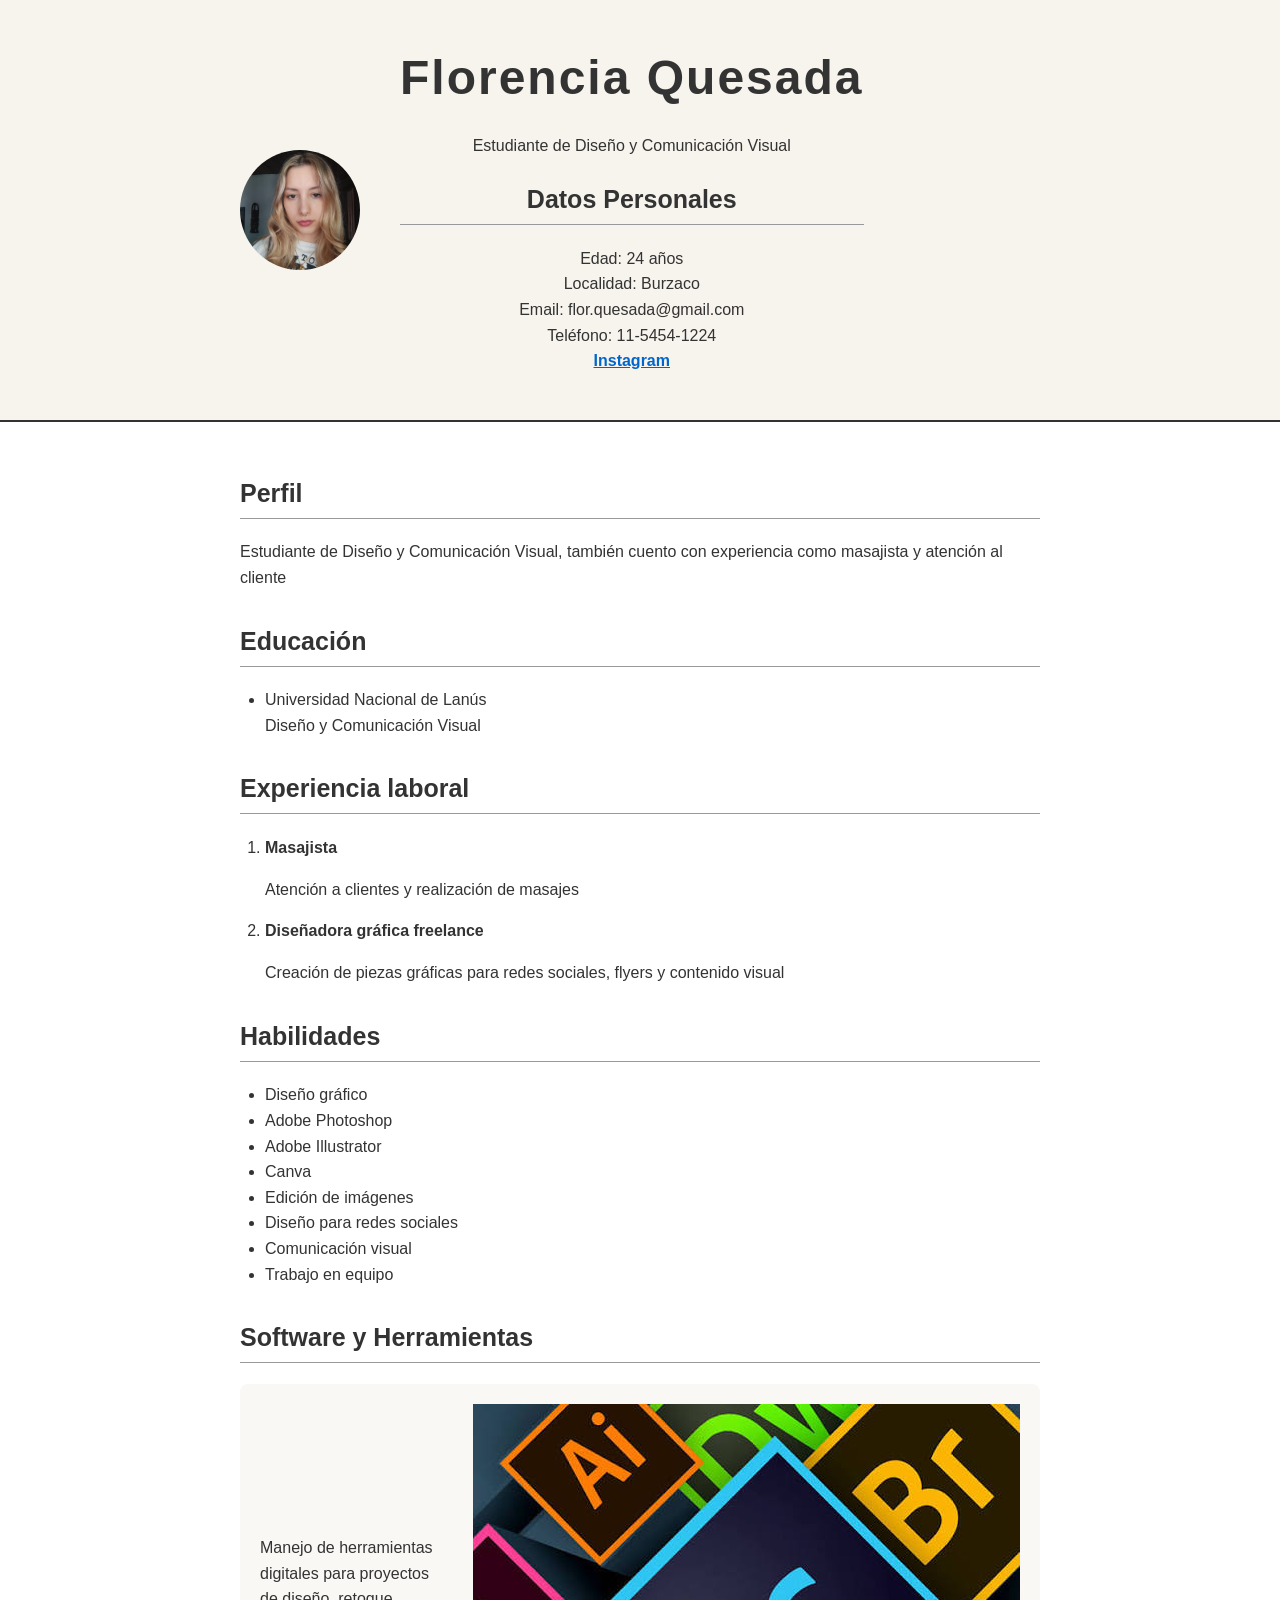
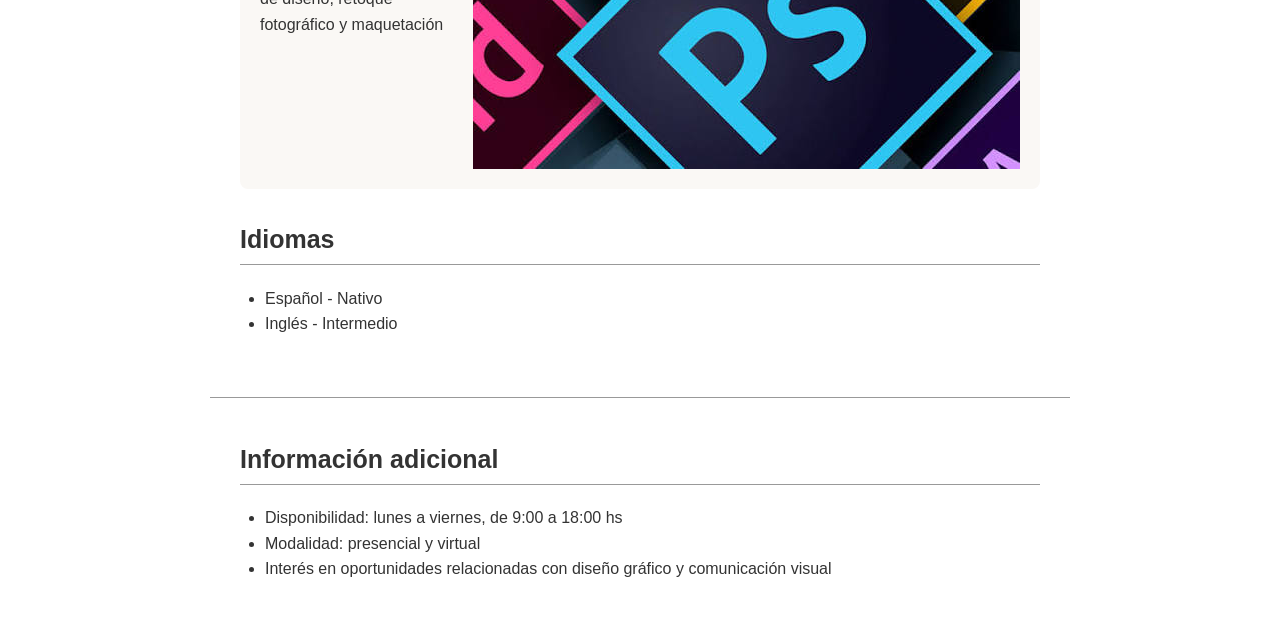
==== index.html @ 89c40544 "Merge branch 'correcciones-aime' into conflictos" ====
<!DOCTYPE html>

<!--el indentado general no es correcto-->
<html>
    <head>
        <meta charset="utf-8"/>
        <title>Curriculum Vitae - Florencia Quesada</title>
    <link rel="stylesheet" href="estilos.css">
    <!--falta el favicon-->
    </head>
    <body>
   <header>
    <div class="encabezado">
    <img src="img/foto.jpg" alt="foto de florencia quesada">
    <div class="presentacion">
    <h1>Florencia Quesada</h1>
    <p class="subtitulo">Estudiante de Diseño y Comunicación Visual</p>
    <h2>Datos Personales</h2>
    <ul class="datos">
        <li>Edad: 24 años</li>
        <li>Localidad: Burzaco</li>
        <li>Email: flor.quesada@gmail.com</li>
        <li>Teléfono: 11-5454-1224</li>
        <li>
        <a href="https://www.instagram.com/floriearte/" target="_blank">
            Instagram
            </a>
        </li>
    </ul>
</div>
</div>
   </header>
   <main>
    <section>
        <h2>Perfil</h2>
        <p>
            Estudiante de Diseño y Comunicación Visual, también cuento con experiencia como masajista y atención al cliente
        </p>
    </section>
    <section>
        <h2>Educación</h2>
        <ul>
            <li>
                Universidad Nacional de Lanús
                <br> <!--en clases pedimos que no utilicen br para dividir contenido, si estos son dos elementos son dos li, y sino son dos p dentro de una li-->
                Diseño y Comunicación Visual
            </li>
        </ul>
    </section>
    <section>
        <h2>Experiencia laboral</h2>
        <ol>
            <li>
                <strong>Masajista</strong><!--strong tamién es considerada una etiqueta de "diseño" es mejor utilizar alguno de los heading según la jerarquía de información buscada-->
                <p>
                    Atención a clientes y realización de masajes
                </p>
            </li>
            <li>
                <strong>Diseñadora gráfica freelance</strong>
                <p>
                    Creación de piezas gráficas para redes sociales, flyers y contenido visual
                </p>
            </li>
        </ol>
    </section>
    <section>
        <h2>Habilidades</h2>
        <ul>
            <li>Diseño gráfico</li>
            <li>Adobe Photoshop</li>
            <li>Adobe Illustrator</li>
            <li>Canva</li>
            <li>Edición de imágenes</li>
            <li>Diseño para redes sociales</li>
            <li>Comunicación visual</li>
            <li>Trabajo en equipo</li>
        </ul>
    </section>
    <section>
        <section class="seccion-diseño">
            <h2>Software y Herramientas</h2>
            <div class="contenedor-diseño">
                <p>Manejo de herramientas digitales para proyectos de diseño, retoque fotográfico y maquetación</p>
                <img src="img/images.jpg" alt="recurso visual relacionado al diseño">
                </div>
    </section>
    <section>
        <h2>Idiomas</h2>
        <ul>
            <li>Español - Nativo</li>
            <li>Inglés - Intermedio</li>
        </ul>
    </section>
   </main>
   <footer>
    <h2>Información adicional</h2>
    <ul>
        <li>Disponibilidad: lunes a viernes, de 9:00 a 18:00 hs</li>
        <li>Modalidad: presencial y virtual</li>
        <li>Interés en oportunidades relacionadas con diseño gráfico y comunicación visual</li>
    </ul>
   </footer>
    </body>
</html>
---- estilos.css ----
/* CSS DOCUMENT */
@charset "UTF-8";
/* este archivo también está mal indentado*/
@font-face {
    font-family:"Bebas Bold";
    src: url("fonts/BebasNeue_Bold.otf") format("opentype");
font-weight: normal;
font-style: normal;
}
body {
    font-family:Arial, sans-serif; /*no incluiste ni el font-face ni el link externo a esta tipografía, ojo*/
    margin:0;
    background-color:white;
    color:#333333;
    line-height:1.6;
}
/*TITULOS*/
h1,h2 {
    font-family:"Bebas Bold", sans-serif;
}
h1 {
    font-size: 48px;
    margin:10px 0;
    letter-spacing:2px;
}
h2 {
    font-size:25px;
    color: #333333;
    border-bottom: 1px solid #999999;
    padding-bottom: 5px;
    }
    /*ENCABEZADO*/
    header {
        background-color:#f7f3ed;
        text-align:center;
        padding:30px;
        border-bottom:2px solid #333333;
      }
      .encabezado { 
        max-width:800px;
        margin:auto;
        display:flex;
        align-items:center;
        gap:40px;
        }
      /*IMAGEN*/
      header img {   
        width:120px;
        height: 120px;
        object-fit: cover;
        border-radius:50%;
       }
       .recurso-visual img {
        width: 220px;
        height: auto;
        }
       /*CONTENIDO*/
       main {
        max-width:800px;
        margin:auto;
        padding:30px;
        }
        /*SECCIONES*/
        section {
            margin-bottom: 30px;
            }
            /*LISTAS*/
            ul, ol{
                padding-left: 25px;
                }
                .datos {
                    list-style:none;
                    padding-left:0;
                    }
                /*ENLACES*/
                a{
                    color: #0066cc;
                    text-decoration:underline;
                    font-weight: bold;
                    }
                    a:hover {
                        text-decoration:underline;
                        }
                        .contenedor-diseño {
                            display:flex;
                            align-items: center;
                            gap: 25px;
                            background: #faf8f5;
                            padding: 20px;
                            border-radius: 8px;
                            }
                        /*PIE DE PAGINA*/
                        footer{
                            max-width:800px;
                            margin:auto;
                            padding:20px 30px 40px;
                            border-top: 1px solid #999999;
                            }
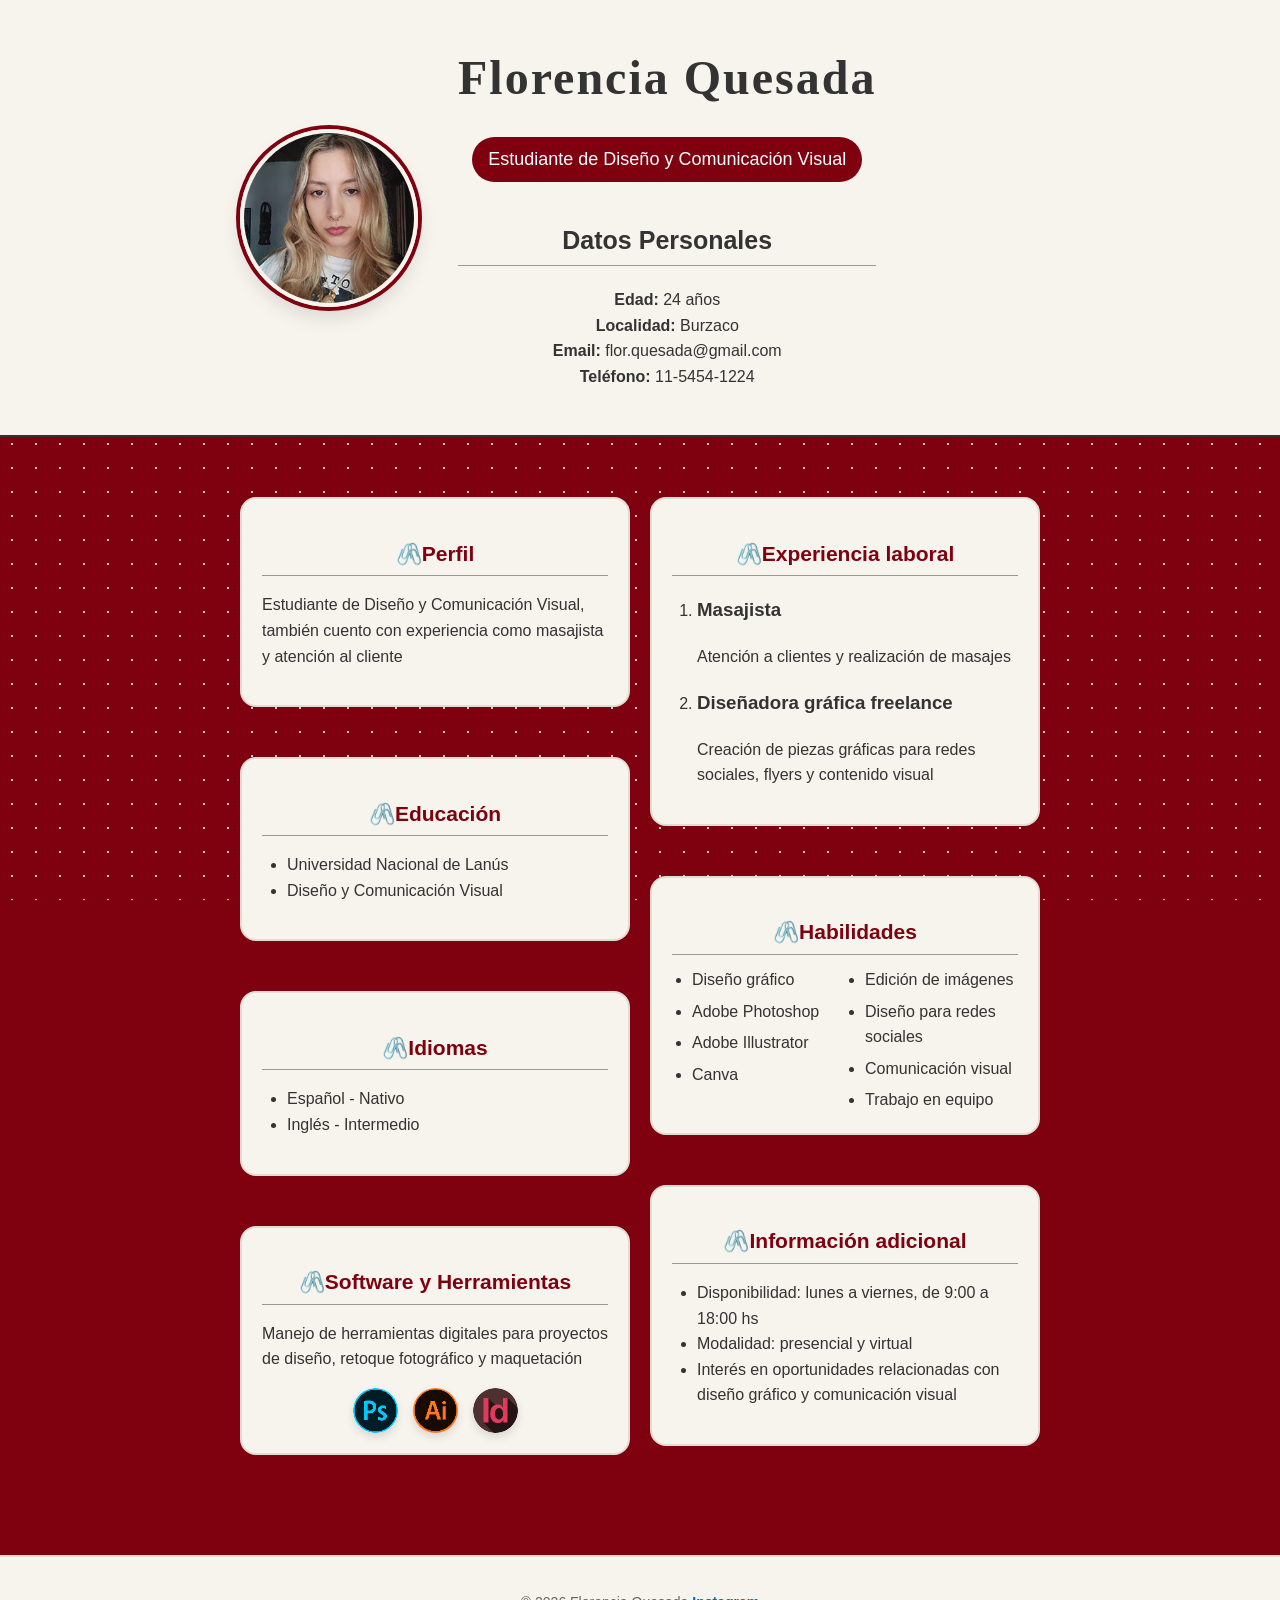
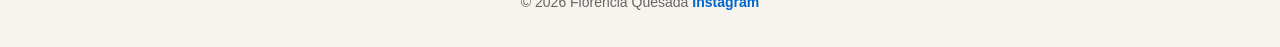
==== commit 2311cd3c: "entrega" ====
--- a/index.html
+++ b/index.html
@@ -1,105 +1,107 @@
 <!DOCTYPE html>
+<html>
 
-<!--el indentado general no es correcto-->
-<html>
-    <head>
-        <meta charset="utf-8"/>
-        <title>Curriculum Vitae - Florencia Quesada</title>
+<head>
+    <meta charset="utf-8" />
+    <title>Curriculum Vitae - Florencia Quesada</title>
     <link rel="stylesheet" href="estilos.css">
-    <!--falta el favicon-->
-    </head>
-    <body>
-   <header>
-    <div class="encabezado">
-    <img src="img/foto.jpg" alt="foto de florencia quesada">
-    <div class="presentacion">
-    <h1>Florencia Quesada</h1>
-    <p class="subtitulo">Estudiante de Diseño y Comunicación Visual</p>
-    <h2>Datos Personales</h2>
-    <ul class="datos">
-        <li>Edad: 24 años</li>
-        <li>Localidad: Burzaco</li>
-        <li>Email: flor.quesada@gmail.com</li>
-        <li>Teléfono: 11-5454-1224</li>
-        <li>
-        <a href="https://www.instagram.com/floriearte/" target="_blank">
-            Instagram
-            </a>
-        </li>
-    </ul>
-</div>
-</div>
-   </header>
-   <main>
-    <section>
-        <h2>Perfil</h2>
-        <p>
-            Estudiante de Diseño y Comunicación Visual, también cuento con experiencia como masajista y atención al cliente
-        </p>
-    </section>
-    <section>
-        <h2>Educación</h2>
+    <link rel="icon" type="image/png" href="img/favicon.png">
+</head>
+
+<body>
+    <header>
+        <div class="encabezado">
+            <img src="img/foto.jpg" alt="foto de florencia quesada" width="170" height="170">
+            <div class="presentacion">
+                <h1>Florencia Quesada</h1>
+                <p class="subtitulo">Estudiante de Diseño y Comunicación Visual</p>
+                <h2>Datos Personales</h2>
+                <ul class="datos">
+                    <li><span class="etiquetas">Edad:</span> 24 años</li>
+                    <li><span class="etiquetas">Localidad:</span> Burzaco</li>
+                    <li><span class="etiquetas">Email:</span> flor.quesada@gmail.com</li>
+                    <li><span class="etiquetas">Teléfono:</span> 11-5454-1224</li>
+                </ul>
+            </div>
+        </div>
+    </header>
+    <main>
+        <div class="grid-secciones">
+            <div class="columna">
+        <section class="tarjeta">
+            <h2>Perfil</h2>
+            <p>
+                Estudiante de Diseño y Comunicación Visual, también cuento con experiencia como masajista y atención al
+                cliente
+            </p>
+        </section>
+        <section class="tarjeta">
+            <h2>Educación</h2>
+            <ul>
+                <li>Universidad Nacional de Lanús</li>
+                <li>Diseño y Comunicación Visual</li>
+            </ul>
+        </section>
+        <section class="tarjeta">
+        <h2>Idiomas</h2>
+                    <ul>
+                        <li>Español - Nativo</li>
+                        <li>Inglés - Intermedio</li>
+                    </ul>
+        </section>
+         <section class="tarjeta">
+            <h2>Software y Herramientas</h2>
+               <p>Manejo de herramientas digitales para proyectos de diseño, retoque fotográfico y maquetación</p>
+               <div class="contenedor-iconos">
+                    <img src="img/images.png" alt="logo ps" width="45" height="45">
+                    <img src="img/images (1).png" alt="logo ai" width="45" height="45">
+                    <img src="img/images 2.png" alt="logo id" width="45" height="45">
+                    </div>
+                </section>
+                </div>
+        <div class="columna">
+            <section class="tarjeta">
+            <h2>Experiencia laboral</h2>
+            <ol>
+                <li>
+                    <h3>Masajista</h3>
+                    <p>Atención a clientes y realización de masajes</p>
+                </li>
+                <li>
+                    <h3>Diseñadora gráfica freelance</h3>
+                    <p>Creación de piezas gráficas para redes sociales, flyers y contenido visual</p>
+                </li>
+            </ol>
+        </section>
+        <section class="tarjeta">
+            <h2>Habilidades</h2>
+            <ul class="lista-habilidades">
+                <li>Diseño gráfico</li>
+                <li>Adobe Photoshop</li>
+                <li>Adobe Illustrator</li>
+                <li>Canva</li>
+                <li>Edición de imágenes</li>
+                <li>Diseño para redes sociales</li>
+                <li>Comunicación visual</li>
+                <li>Trabajo en equipo</li>
+            </ul>
+        </section>
+                <section class="tarjeta">
+        <h2>Información adicional</h2>
         <ul>
-            <li>
-                Universidad Nacional de Lanús
-                <br> <!--en clases pedimos que no utilicen br para dividir contenido, si estos son dos elementos son dos li, y sino son dos p dentro de una li-->
-                Diseño y Comunicación Visual
-            </li>
+            <li>Disponibilidad: lunes a viernes, de 9:00 a 18:00 hs</li>
+            <li>Modalidad: presencial y virtual</li>
+            <li>Interés en oportunidades relacionadas con diseño gráfico y comunicación visual</li>
         </ul>
-    </section>
-    <section>
-        <h2>Experiencia laboral</h2>
-        <ol>
-            <li>
-                <strong>Masajista</strong><!--strong tamién es considerada una etiqueta de "diseño" es mejor utilizar alguno de los heading según la jerarquía de información buscada-->
-                <p>
-                    Atención a clientes y realización de masajes
-                </p>
-            </li>
-            <li>
-                <strong>Diseñadora gráfica freelance</strong>
-                <p>
-                    Creación de piezas gráficas para redes sociales, flyers y contenido visual
-                </p>
-            </li>
-        </ol>
-    </section>
-    <section>
-        <h2>Habilidades</h2>
-        <ul>
-            <li>Diseño gráfico</li>
-            <li>Adobe Photoshop</li>
-            <li>Adobe Illustrator</li>
-            <li>Canva</li>
-            <li>Edición de imágenes</li>
-            <li>Diseño para redes sociales</li>
-            <li>Comunicación visual</li>
-            <li>Trabajo en equipo</li>
-        </ul>
-    </section>
-    <section>
-        <section class="seccion-diseño">
-            <h2>Software y Herramientas</h2>
-            <div class="contenedor-diseño">
-                <p>Manejo de herramientas digitales para proyectos de diseño, retoque fotográfico y maquetación</p>
-                <img src="img/images.jpg" alt="recurso visual relacionado al diseño">
-                </div>
-    </section>
-    <section>
-        <h2>Idiomas</h2>
-        <ul>
-            <li>Español - Nativo</li>
-            <li>Inglés - Intermedio</li>
-        </ul>
-    </section>
-   </main>
-   <footer>
-    <h2>Información adicional</h2>
-    <ul>
-        <li>Disponibilidad: lunes a viernes, de 9:00 a 18:00 hs</li>
-        <li>Modalidad: presencial y virtual</li>
-        <li>Interés en oportunidades relacionadas con diseño gráfico y comunicación visual</li>
-    </ul>
-   </footer>
-    </body>
+         </section>
+         </div>
+         </div>
+    </main>
+    <footer>
+        <div class="footer-contenido">
+            <p>© 2026 Florencia Quesada <a href="https://www.instagram.com/floriearte/" target="_blank">Instagram</a></p>
+    </div>
+    </footer>
+</body>
+
 </html>
--- a/estilos.css
+++ b/estilos.css
@@ -1,101 +1,189 @@
 /* CSS DOCUMENT */
 @charset "UTF-8";
-/* este archivo también está mal indentado*/
+.etiquetas {
+    font-weight: bold;
+    }
+    .subtitulo {
+        background-color: #7f000f;
+        color:#ffffff;
+        padding: 8px 16px;
+        border-radius: 50px;
+        display: inline-block;
+        margin-top: 10px;
+        font-size: 18px;
+         }
+.grid-secciones {
+    display: flex;
+    gap: 20px;
+    margin-top: 30px;
+    }
+    .columna {
+        flex: 1;
+        display: flex;
+        flex-direction: column;
+        gap: 20px;
+         }
+         .tarjeta {
+            background-color: #f7f3ed;
+            border: 2px solid #e2ddd3;
+            border-radius: 16px;
+            padding: 20px;
+             }
+             .tarjeta h2 {
+                font-size: 21px;
+                text-align:center;
+                margin-bottom: 12px;
+                color: #7f000f;
+                }
+                .tarjeta h2::before {
+                content: "🖇️" ;
+                font-size: 21px;
+                color: #7f000f;
+                }
+.lista-habilidades {
+   columns: 2;
+   column-gap: 20px;
+   padding-left: 20px;
+   margin: 0;
+         }
+         .lista-habilidades li {
+            margin-bottom: 6px;
+             }
 @font-face {
-    font-family:"Bebas Bold";
-    src: url("fonts/BebasNeue_Bold.otf") format("opentype");
-font-weight: normal;
-font-style: normal;
+    font-family: "Bebas Bold";
+    src: url("fonts/bebasneue bold.otf") format("opentype");
+    font-weight: normal;
+    font-style: normal;
 }
+
+@font-face {
+    font-family: "inter";
+    src: url("fonts/inter_28pt-regular.ttf") format("truetype");
+    font-weight: normal;
+    font-style: normal;
+}
+@font-face {
+    font-family: "playfair", serif;
+    src: url("fonts/playfairdisplay-semibold.ttf") format("truetype");
+    font-weight: normal;
+    font-style: normal;
+}
+
 body {
-    font-family:Arial, sans-serif; /*no incluiste ni el font-face ni el link externo a esta tipografía, ojo*/
-    margin:0;
-    background-color:white;
-    color:#333333;
-    line-height:1.6;
+    font-family:"inter", sans-serif;
+    margin: 0;
+    background-color: #7f000f;
+    background-image: radial-gradient(#d5cfc5 1.5px, transparent 1.5px);
+    background-size: 24px 24px;
+    background-attachment: fixed;
+    color: #333333;
+    line-height: 1.6;
 }
+
 /*TITULOS*/
-h1,h2 {
-    font-family:"Bebas Bold", sans-serif;
-}
 h1 {
+    font-family: "playfair", serif;
     font-size: 48px;
-    margin:10px 0;
-    letter-spacing:2px;
-}
+    margin: 10px 0;
+    letter-spacing: 2px;
+    }
 h2 {
-    font-size:25px;
+    font-family: "Bebas Bold", sans-serif;
+    font-size: 25px;
     color: #333333;
     border-bottom: 1px solid #999999;
     padding-bottom: 5px;
+}
+
+/*ENCABEZADO*/
+header {
+    background-color: #f7f3ed;
+    text-align: center;
+    padding: 30px;
+    border-bottom: 2px solid #333333;
+}
+
+.encabezado {
+    max-width: 800px;
+    margin: auto;
+    display: flex;
+    align-items: center;
+    gap: 40px;
+}
+
+/*IMAGEN*/
+header img {
+    object-fit: cover;
+    border-radius: 50%;
+    border: 4px solid #f7f3ed;
+    box-shadow: 0 0 0 4px #7f000f, 0 10px 20px rgba(0,0,0,0.12);
+}
+
+.contenedor-iconos {
+    display: flex;
+    justify-content: center;
+    gap: 15px;
+    margin-top: 15px;
+}
+.contenedor-iconos img {
+    object-fit: cover;
+    border-radius: 50%;
+    box-shadow: 0 4px 8px rgba(0,0,0,0.12);
     }
-    /*ENCABEZADO*/
-    header {
-        background-color:#f7f3ed;
-        text-align:center;
-        padding:30px;
-        border-bottom:2px solid #333333;
-      }
-      .encabezado { 
-        max-width:800px;
-        margin:auto;
-        display:flex;
-        align-items:center;
-        gap:40px;
+
+/*CONTENIDO*/
+main {
+    max-width: 800px;
+    margin: auto;
+    padding: 30px;
+}
+
+/*SECCIONES*/
+section {
+    margin-bottom: 30px;
+}
+
+/*LISTAS*/
+ul,
+ol {
+    padding-left: 25px;
+}
+
+.datos {
+    list-style: none;
+    padding-left: 0;
+}
+
+.contenedor-diseño {
+    display: flex;
+    align-items: center;
+    gap: 25px;
+    background: #faf8f5;
+    padding: 20px;
+    border-radius: 8px;
+}
+
+/*PIE DE PAGINA*/
+footer {
+    background-color: #f7f3ed;
+    margin-top: 40px;
+    text-align: center;
+    padding: 20px;
+    color: #666666;
+    font-size: 14px;
+    border-top: 2px solid #e2ddd3;
+    }
+footer a {
+        color: #0066cc;
+        text-decoration: none;
+        font-weight: bold;
         }
-      /*IMAGEN*/
-      header img {   
-        width:120px;
-        height: 120px;
-        object-fit: cover;
-        border-radius:50%;
-       }
-       .recurso-visual img {
-        width: 220px;
-        height: auto;
+        footer a:hover {
+        text-decoration: underline;
         }
-       /*CONTENIDO*/
-       main {
-        max-width:800px;
-        margin:auto;
-        padding:30px;
-        }
-        /*SECCIONES*/
-        section {
-            margin-bottom: 30px;
-            }
-            /*LISTAS*/
-            ul, ol{
-                padding-left: 25px;
-                }
-                .datos {
-                    list-style:none;
-                    padding-left:0;
-                    }
-                /*ENLACES*/
-                a{
-                    color: #0066cc;
-                    text-decoration:underline;
-                    font-weight: bold;
-                    }
-                    a:hover {
-                        text-decoration:underline;
-                        }
-                        .contenedor-diseño {
-                            display:flex;
-                            align-items: center;
-                            gap: 25px;
-                            background: #faf8f5;
-                            padding: 20px;
-                            border-radius: 8px;
-                            }
-                        /*PIE DE PAGINA*/
-                        footer{
-                            max-width:800px;
-                            margin:auto;
-                            padding:20px 30px 40px;
-                            border-top: 1px solid #999999;
-                            }
-
-
-
+    .footer-detalle {
+        margin-top: 6px;
+        font-style: italic;
+        font-size: 13px;
+        color: #888888;
+}
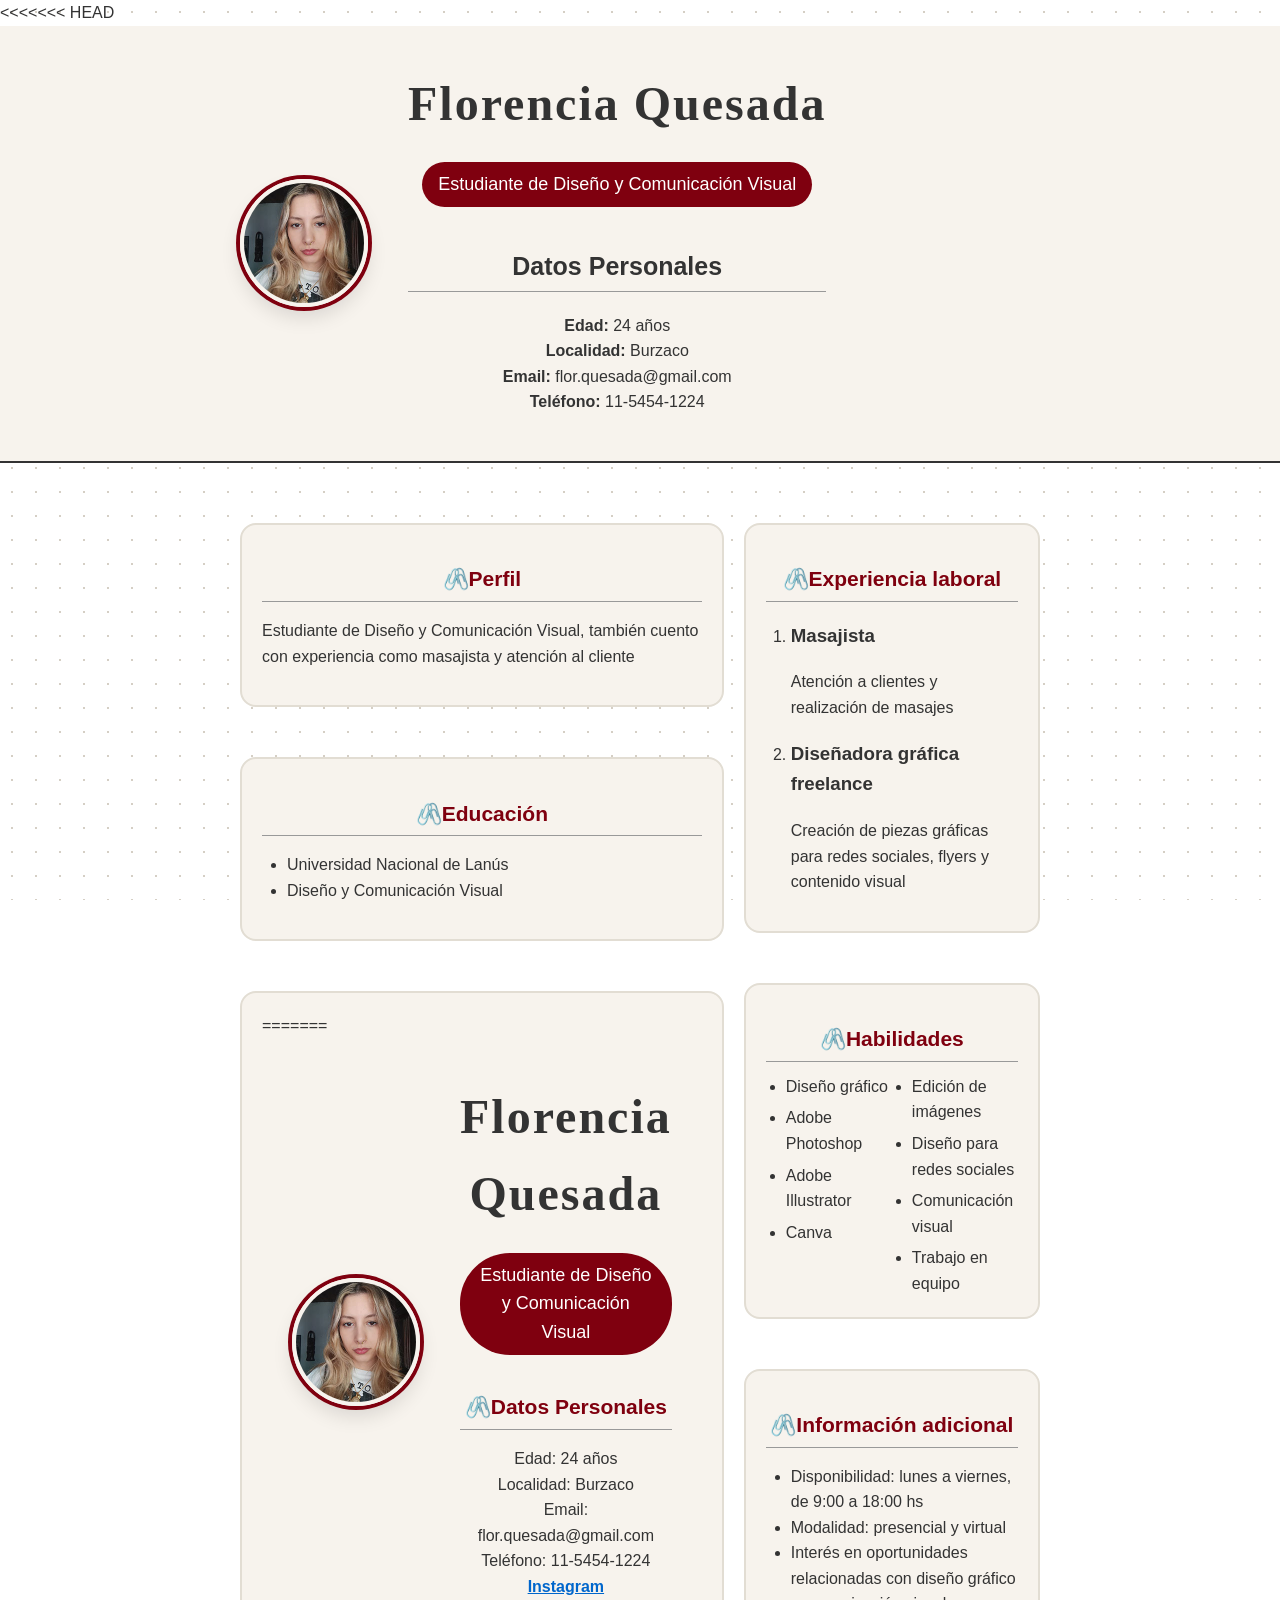
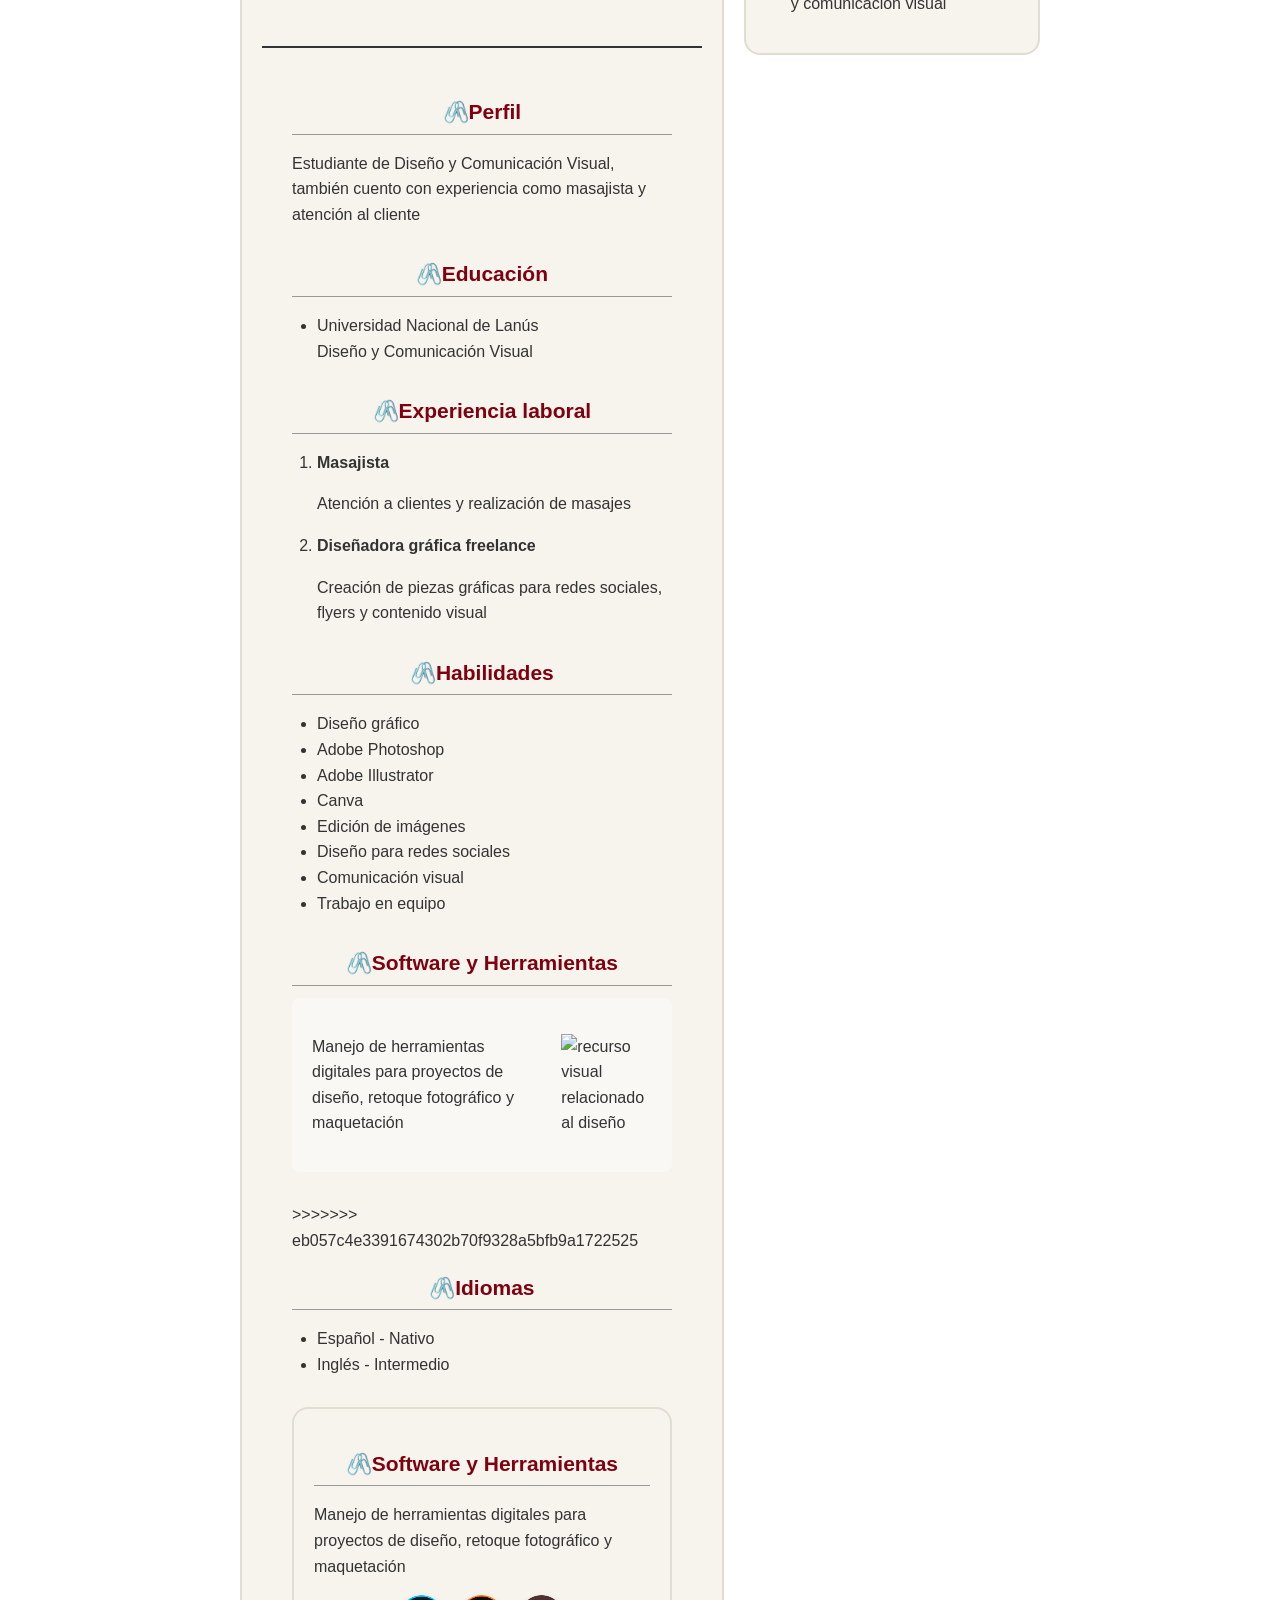
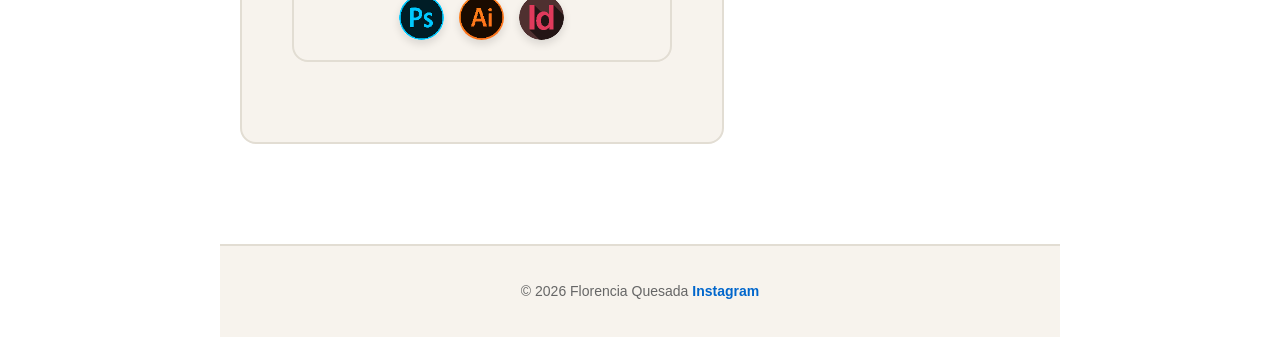
==== commit 1d13f9c1: "Conflictos resueltos" ====
--- a/index.html
+++ b/index.html
@@ -1,10 +1,13 @@
 <!DOCTYPE html>
+
+<!--el indentado general no es correcto-->
 <html>
 
 <head>
     <meta charset="utf-8" />
     <title>Curriculum Vitae - Florencia Quesada</title>
     <link rel="stylesheet" href="estilos.css">
+<<<<<<< HEAD
     <link rel="icon" type="image/png" href="img/favicon.png">
 </head>
 
@@ -43,6 +46,88 @@
             </ul>
         </section>
         <section class="tarjeta">
+=======
+    <!--falta el favicon-->
+    </head>
+    <body>
+   <header>
+    <div class="encabezado">
+    <img src="img/foto.jpg" alt="foto de florencia quesada">
+    <div class="presentacion">
+    <h1>Florencia Quesada</h1>
+    <p class="subtitulo">Estudiante de Diseño y Comunicación Visual</p>
+    <h2>Datos Personales</h2>
+    <ul class="datos">
+        <li>Edad: 24 años</li>
+        <li>Localidad: Burzaco</li>
+        <li>Email: flor.quesada@gmail.com</li>
+        <li>Teléfono: 11-5454-1224</li>
+        <li>
+        <a href="https://www.instagram.com/floriearte/" target="_blank">
+            Instagram
+            </a>
+        </li>
+    </ul>
+</div>
+</div>
+   </header>
+   <main>
+    <section>
+        <h2>Perfil</h2>
+        <p>
+            Estudiante de Diseño y Comunicación Visual, también cuento con experiencia como masajista y atención al cliente
+        </p>
+    </section>
+    <section>
+        <h2>Educación</h2>
+        <ul>
+            <li>
+                Universidad Nacional de Lanús
+                <br> <!--en clases pedimos que no utilicen br para dividir contenido, si estos son dos elementos son dos li, y sino son dos p dentro de una li-->
+                Diseño y Comunicación Visual
+            </li>
+        </ul>
+    </section>
+    <section>
+        <h2>Experiencia laboral</h2>
+        <ol>
+            <li>
+                <strong>Masajista</strong><!--strong tamién es considerada una etiqueta de "diseño" es mejor utilizar alguno de los heading según la jerarquía de información buscada-->
+                <p>
+                    Atención a clientes y realización de masajes
+                </p>
+            </li>
+            <li>
+                <strong>Diseñadora gráfica freelance</strong>
+                <p>
+                    Creación de piezas gráficas para redes sociales, flyers y contenido visual
+                </p>
+            </li>
+        </ol>
+    </section>
+    <section>
+        <h2>Habilidades</h2>
+        <ul>
+            <li>Diseño gráfico</li>
+            <li>Adobe Photoshop</li>
+            <li>Adobe Illustrator</li>
+            <li>Canva</li>
+            <li>Edición de imágenes</li>
+            <li>Diseño para redes sociales</li>
+            <li>Comunicación visual</li>
+            <li>Trabajo en equipo</li>
+        </ul>
+    </section>
+    <section>
+        <section class="seccion-diseño"> <!--es semánticamente incorrecto incluir una section dentro de una section-->
+            <h2>Software y Herramientas</h2>
+            <div class="contenedor-diseño">
+                <p>Manejo de herramientas digitales para proyectos de diseño, retoque fotográfico y maquetación</p>
+                <img src="img/images.jpg" alt="recurso visual relacionado al diseño">
+                </div>
+    </section>
+    <section>
+>>>>>>> eb057c4e3391674302b70f9328a5bfb9a1722525
         <h2>Idiomas</h2>
                     <ul>
                         <li>Español - Nativo</li>
--- a/estilos.css
+++ b/estilos.css
@@ -56,6 +56,7 @@
     font-style: normal;
 }
 
+/* este archivo también está mal indentado*/
 @font-face {
     font-family: "inter";
     src: url("fonts/inter_28pt-regular.ttf") format("truetype");
@@ -78,6 +79,11 @@
     background-attachment: fixed;
     color: #333333;
     line-height: 1.6;
+    font-family:Arial, sans-serif; /*no incluiste ni el font-face ni el link externo a esta tipografía, ojo*/
+    margin:0;
+    background-color:white;
+    color:#333333;
+    line-height:1.6;
 }
 
 /*TITULOS*/
@@ -130,6 +136,73 @@
     border-radius: 50%;
     box-shadow: 0 4px 8px rgba(0,0,0,0.12);
     }
+    /*ENCABEZADO*/
+    header {
+        background-color:#f7f3ed;
+        text-align:center;
+        padding:30px;
+        border-bottom:2px solid #333333;
+      }
+      .encabezado { 
+        max-width:800px;
+        margin:auto;
+        display:flex;
+        align-items:center;
+        gap:40px;
+        }
+      /*IMAGEN*/
+      header img {   
+        width:120px;
+        height: 120px; /* las propiedades de altura de una img van en html, no en css, estás repitiendo esto en todas las img*/
+        object-fit: cover; /*qué significa esta propiedad?*/
+        border-radius:50%;
+       }
+       .recurso-visual img {
+        width: 220px;
+        height: auto;
+        }
+       /*CONTENIDO*/
+       main {
+        max-width:800px;
+        margin:auto;
+        padding:30px;
+        }
+        /*SECCIONES*/
+        section {
+            margin-bottom: 30px;
+            }
+            /*LISTAS*/
+            ul, ol{
+                padding-left: 25px;
+                }
+                .datos {
+                    list-style:none;
+                    padding-left:0;
+                    }
+                /*ENLACES*/
+                a{
+                    color: #0066cc;
+                    text-decoration:underline;
+                    font-weight: bold;
+                    }
+                    a:hover {
+                        text-decoration:underline;
+                        }
+                        .contenedor-diseño {
+                            display:flex;
+                            align-items: center;
+                            gap: 25px;
+                            background: #faf8f5;
+                            padding: 20px;
+                            border-radius: 8px;
+                            }
+                        /*PIE DE PAGINA*/
+                        footer{
+                            max-width:800px;
+                            margin:auto;
+                            padding:20px 30px 40px;
+                            border-top: 1px solid #999999;
+                            }
 
 /*CONTENIDO*/
 main {
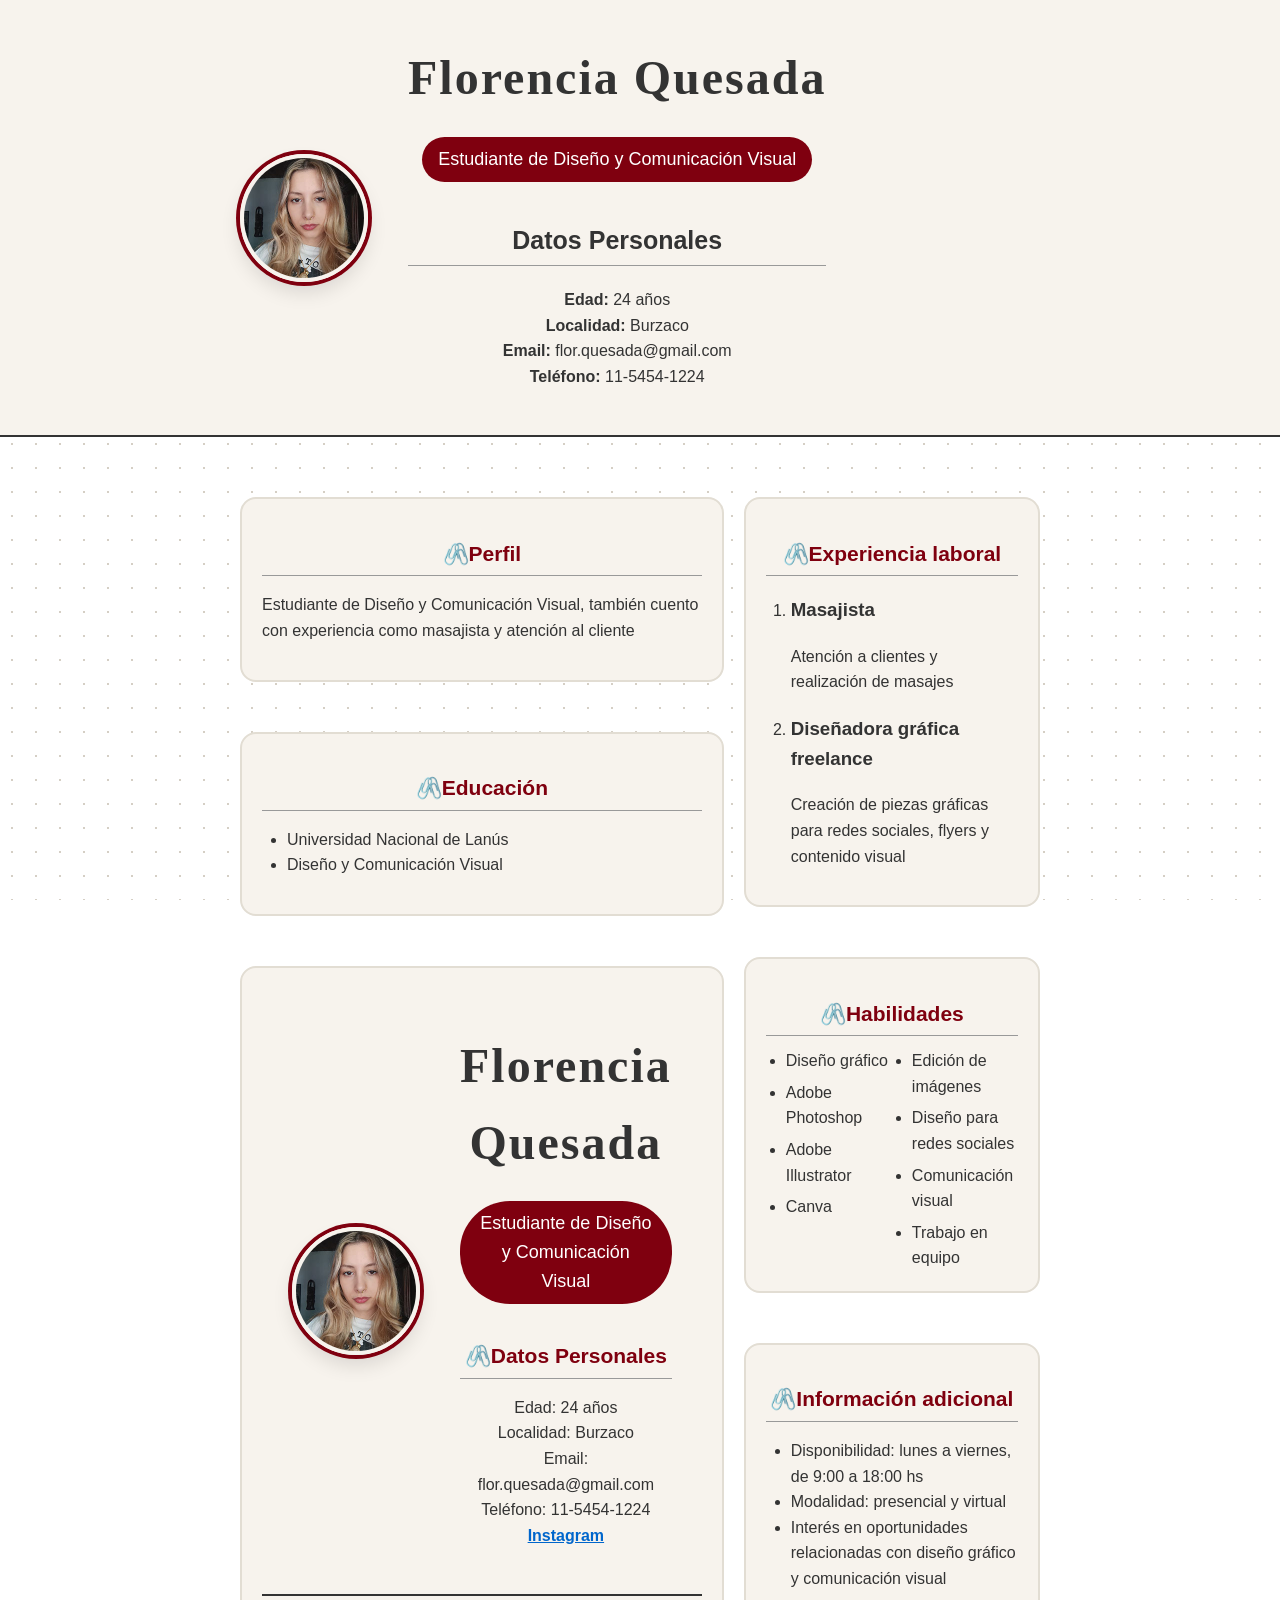
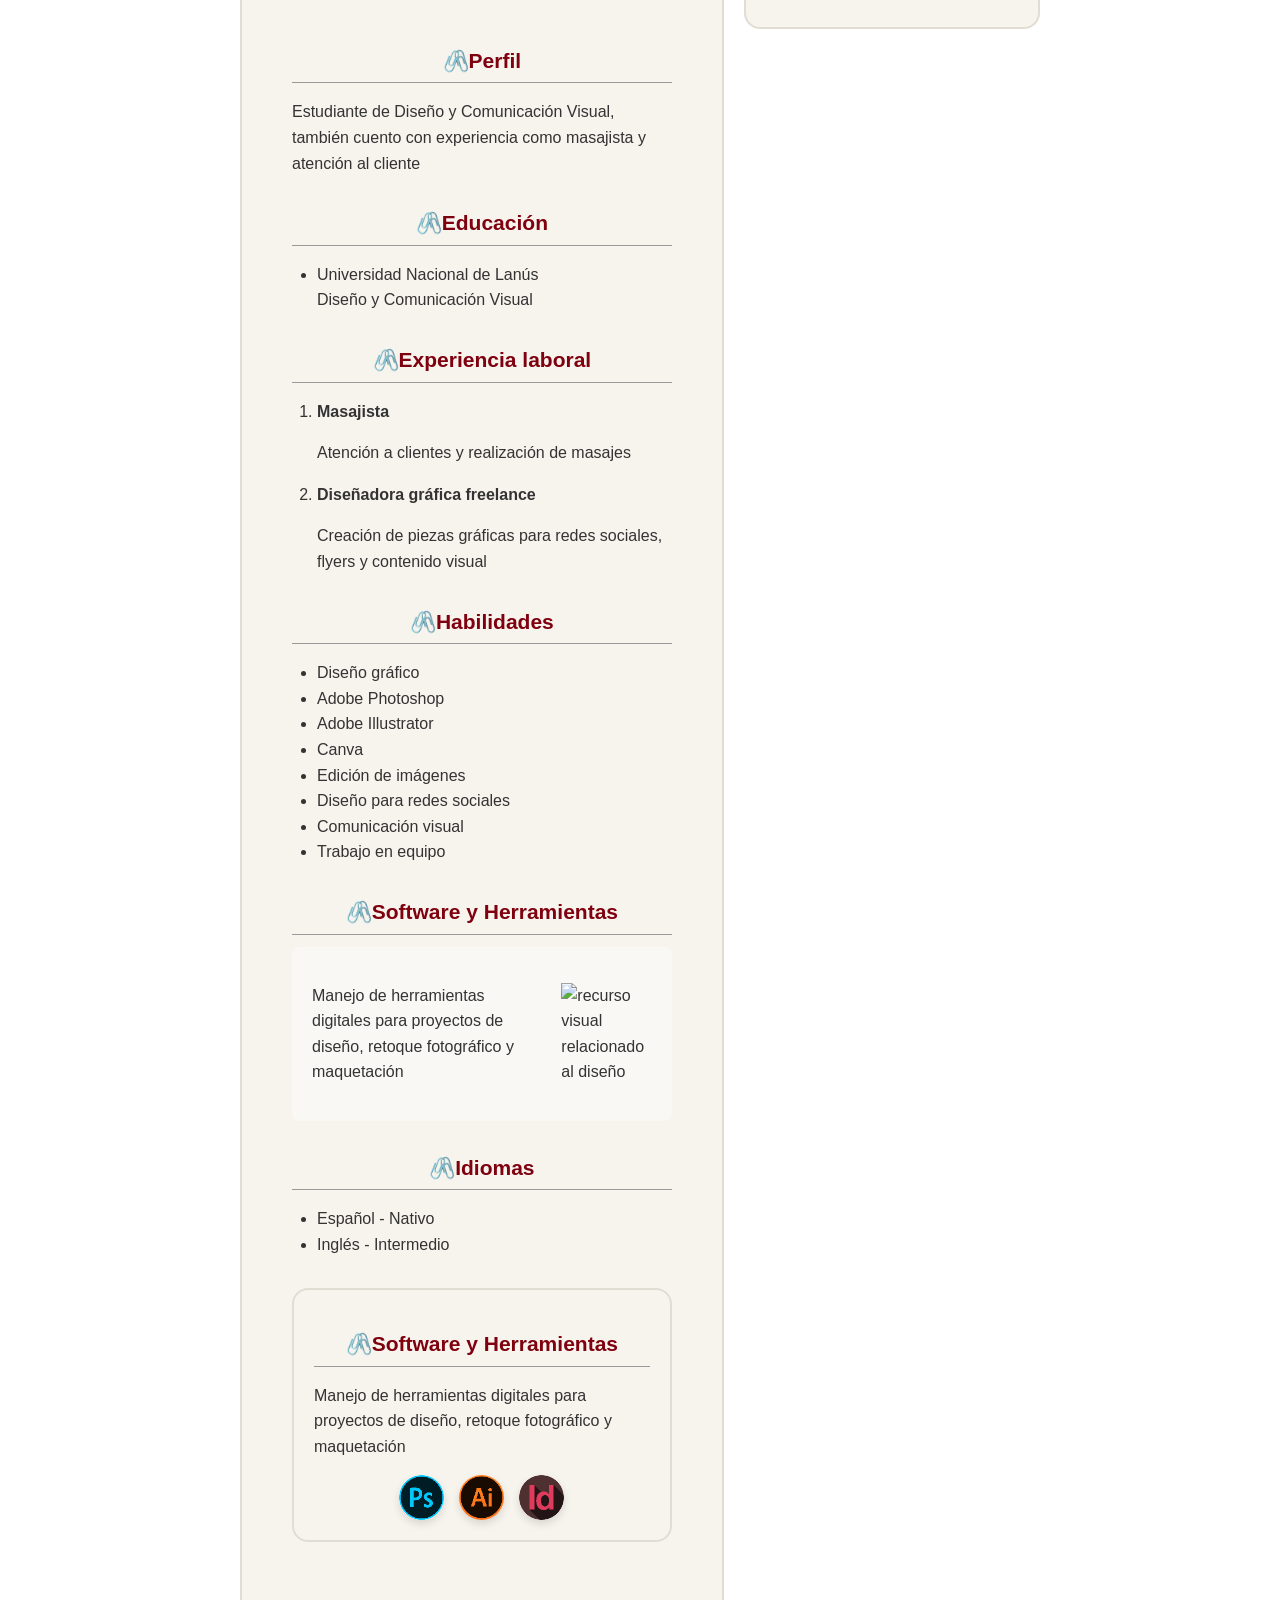
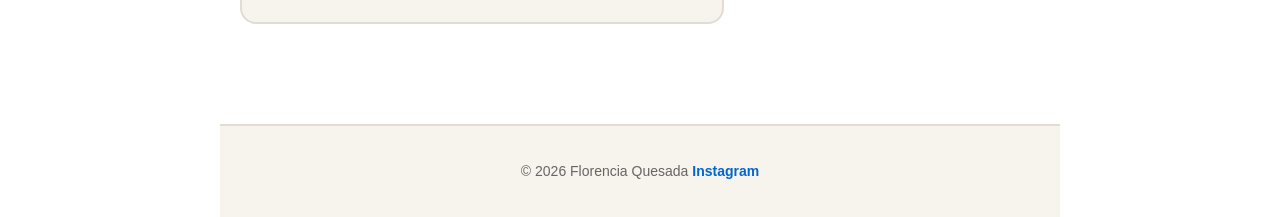
==== commit 3ee81bc4: "Ajustes finales en index.html" ====
--- a/index.html
+++ b/index.html
@@ -7,7 +7,6 @@
     <meta charset="utf-8" />
     <title>Curriculum Vitae - Florencia Quesada</title>
     <link rel="stylesheet" href="estilos.css">
-<<<<<<< HEAD
     <link rel="icon" type="image/png" href="img/favicon.png">
 </head>
 
@@ -46,7 +45,6 @@
             </ul>
         </section>
         <section class="tarjeta">
-=======
     <!--falta el favicon-->
     </head>
     <body>
@@ -127,7 +125,6 @@
                 </div>
     </section>
     <section>
->>>>>>> eb057c4e3391674302b70f9328a5bfb9a1722525
         <h2>Idiomas</h2>
                     <ul>
                         <li>Español - Nativo</li>
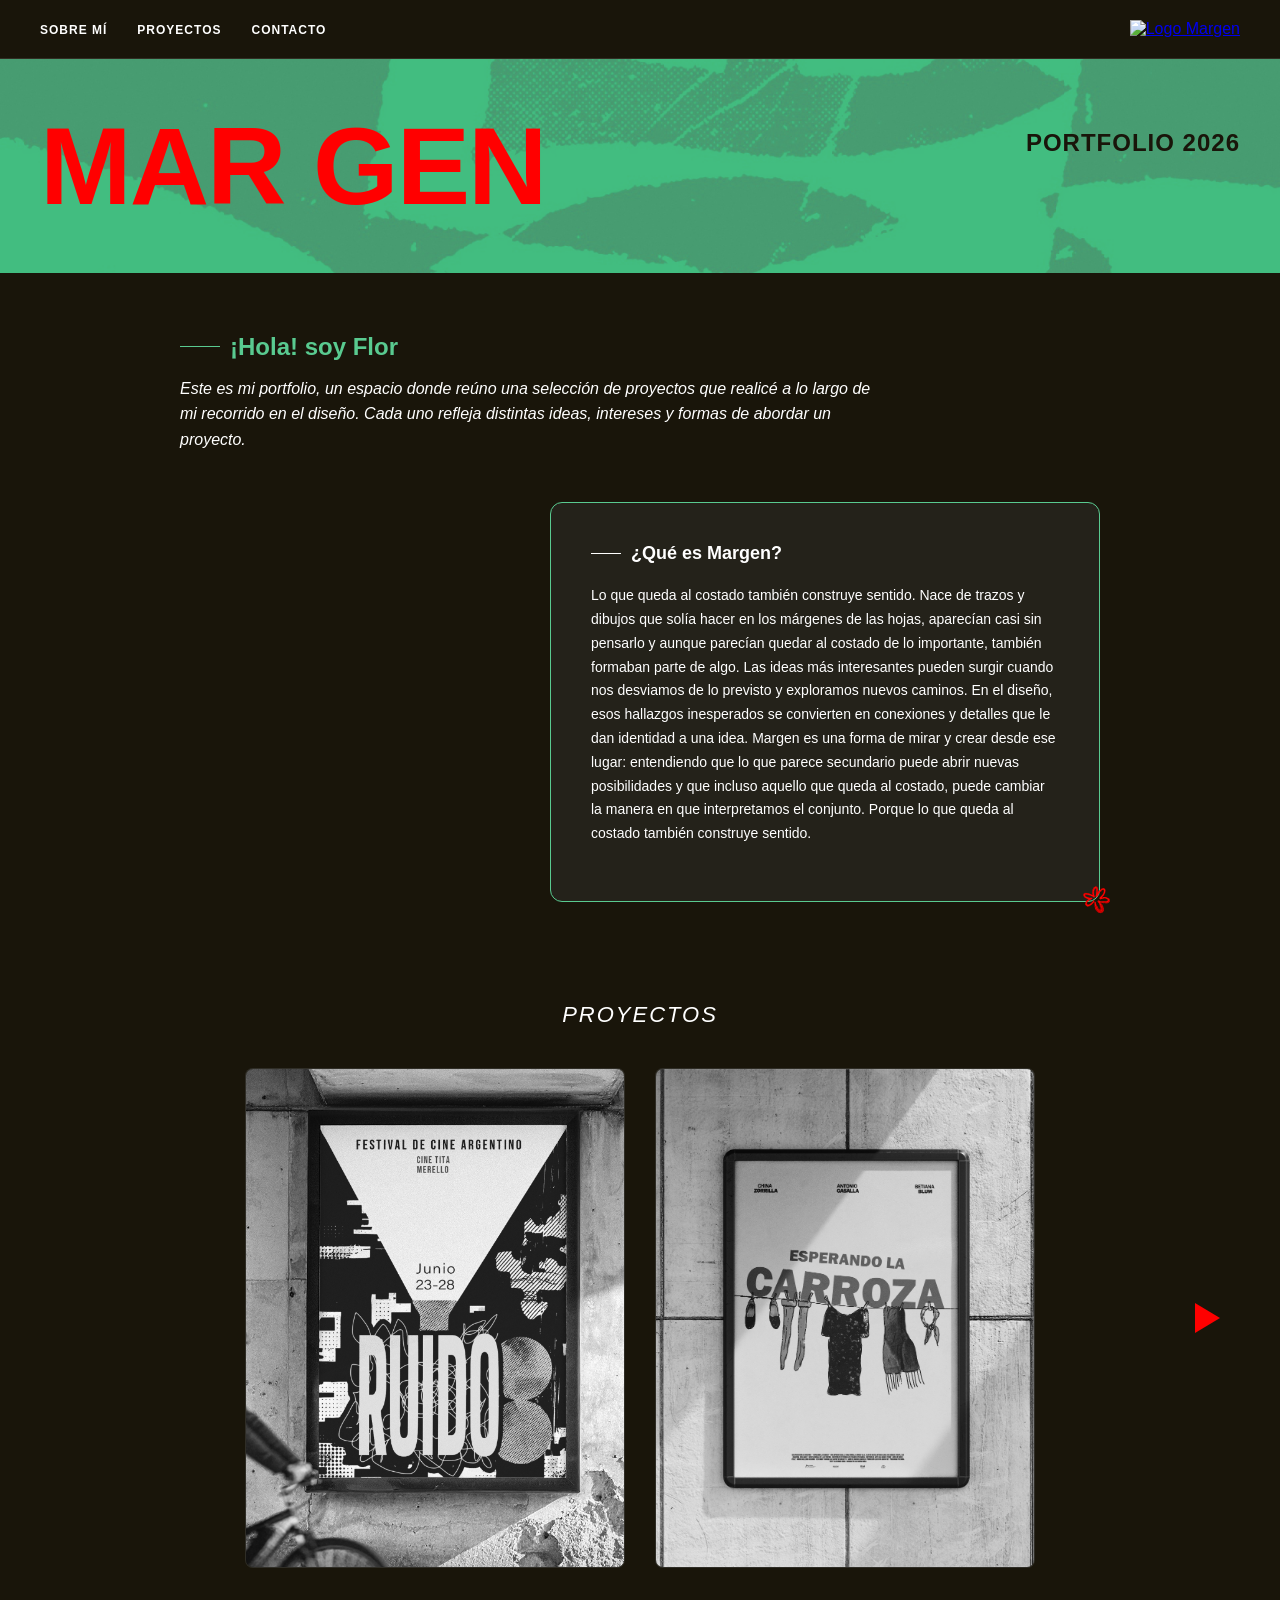
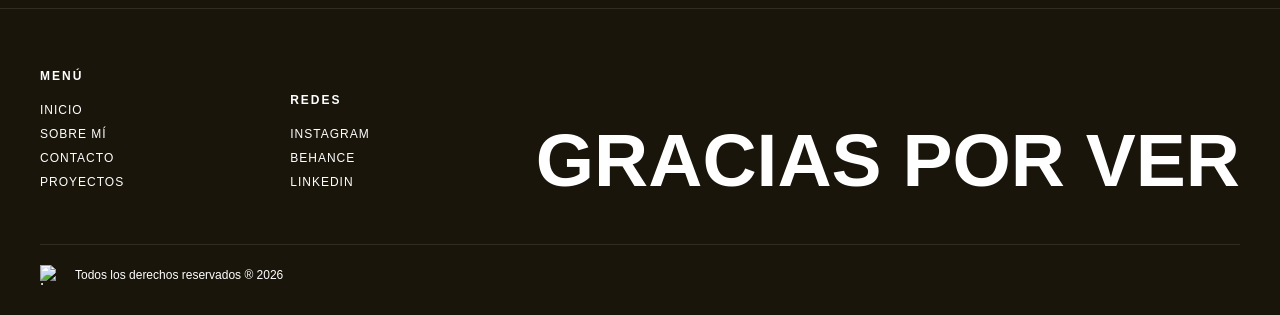
==== commit 4a55031a: "portfolio primer intento" ====
--- a/index.html
+++ b/index.html
@@ -1,189 +1,86 @@
 <!DOCTYPE html>
-
-<!--el indentado general no es correcto-->
-<html>
-
+<html lang="es">
 <head>
-    <meta charset="utf-8" />
-    <title>Curriculum Vitae - Florencia Quesada</title>
+    <meta charset="utf-8">
+    <title>Margen - Portfolio 2026</title>
     <link rel="stylesheet" href="estilos.css">
     <link rel="icon" type="image/png" href="img/favicon.png">
 </head>
-
 <body>
     <header>
-        <div class="encabezado">
-            <img src="img/foto.jpg" alt="foto de florencia quesada" width="170" height="170">
-            <div class="presentacion">
-                <h1>Florencia Quesada</h1>
-                <p class="subtitulo">Estudiante de Diseño y Comunicación Visual</p>
-                <h2>Datos Personales</h2>
-                <ul class="datos">
-                    <li><span class="etiquetas">Edad:</span> 24 años</li>
-                    <li><span class="etiquetas">Localidad:</span> Burzaco</li>
-                    <li><span class="etiquetas">Email:</span> flor.quesada@gmail.com</li>
-                    <li><span class="etiquetas">Teléfono:</span> 11-5454-1224</li>
-                </ul>
+        <nav class="navegacion-principal">
+            <ul class="menu">
+                <li><a href="sobre-mi.html">SOBRE MÍ</a></li>
+                <li><a href="proyectos.html">PROYECTOS</a></li>
+                <li><a href="contacto.html">CONTACTO</a></li>
+            </ul>
+            <a href="index.html" class="logo-link">
+                <img src="img/favicon.png" alt="Logo Margen">
+            </a>
+        </nav>
+    </header>
+<main>
+        <section class="hero">
+            <div class="hero-textos">
+                <h1>MAR GEN</h1>
+                <h2>PORTFOLIO 2026</h2>
             </div>
-        </div>
-    </header>
-    <main>
-        <div class="grid-secciones">
-            <div class="columna">
-        <section class="tarjeta">
-            <h2>Perfil</h2>
-            <p>
-                Estudiante de Diseño y Comunicación Visual, también cuento con experiencia como masajista y atención al
-                cliente
-            </p>
+            <div class="background">
+                <img src="img/fondo-hero.png" alt="Fondo decorativo de Margen">
+            </div>
         </section>
-        <section class="tarjeta">
-            <h2>Educación</h2>
-            <ul>
-                <li>Universidad Nacional de Lanús</li>
-                <li>Diseño y Comunicación Visual</li>
-            </ul>
+        <section class="introduccion">
+            <div class="div-intro-saludo">
+                <h2>¡Hola! soy Flor</h2>
+                <p>Este es mi portfolio, un espacio donde reúno una selección de proyectos que realicé a lo largo de mi recorrido en el diseño. Cada uno refleja distintas ideas, intereses y formas de abordar un proyecto.</p>
+            </div>
+            <div class="div-intro-contenido">
+                <h3>¿Qué es Margen?</h3>
+                <p>Lo que queda al costado también construye sentido. Nace de trazos y dibujos que solía hacer en los márgenes de las hojas, aparecían casi sin pensarlo  y aunque parecían quedar al costado de lo importante, también formaban parte de algo.
+Las ideas más interesantes pueden surgir cuando nos desviamos de lo previsto y exploramos nuevos caminos. En el diseño, esos hallazgos inesperados se convierten en conexiones y detalles que le dan identidad a una idea.
+Margen es una forma de mirar y crear desde ese lugar: entendiendo que lo que parece secundario puede abrir nuevas posibilidades y que incluso aquello que queda al costado, puede cambiar la manera en que interpretamos el conjunto. Porque lo que queda al costado también construye sentido.</p>
+                <img src="img/vector.svg" alt="Flor decorativa" class="svg-flor-decorativa">
+            </div>
         </section>
-        <section class="tarjeta">
-    <!--falta el favicon-->
-    </head>
-    <body>
-   <header>
-    <div class="encabezado">
-    <img src="img/foto.jpg" alt="foto de florencia quesada">
-    <div class="presentacion">
-    <h1>Florencia Quesada</h1>
-    <p class="subtitulo">Estudiante de Diseño y Comunicación Visual</p>
-    <h2>Datos Personales</h2>
-    <ul class="datos">
-        <li>Edad: 24 años</li>
-        <li>Localidad: Burzaco</li>
-        <li>Email: flor.quesada@gmail.com</li>
-        <li>Teléfono: 11-5454-1224</li>
-        <li>
-        <a href="https://www.instagram.com/floriearte/" target="_blank">
-            Instagram
-            </a>
-        </li>
-    </ul>
-</div>
-</div>
-   </header>
-   <main>
-    <section>
-        <h2>Perfil</h2>
-        <p>
-            Estudiante de Diseño y Comunicación Visual, también cuento con experiencia como masajista y atención al cliente
-        </p>
-    </section>
-    <section>
-        <h2>Educación</h2>
-        <ul>
-            <li>
-                Universidad Nacional de Lanús
-                <br> <!--en clases pedimos que no utilicen br para dividir contenido, si estos son dos elementos son dos li, y sino son dos p dentro de una li-->
-                Diseño y Comunicación Visual
-            </li>
-        </ul>
-    </section>
-    <section>
-        <h2>Experiencia laboral</h2>
-        <ol>
-            <li>
-                <strong>Masajista</strong><!--strong tamién es considerada una etiqueta de "diseño" es mejor utilizar alguno de los heading según la jerarquía de información buscada-->
-                <p>
-                    Atención a clientes y realización de masajes
-                </p>
-            </li>
-            <li>
-                <strong>Diseñadora gráfica freelance</strong>
-                <p>
-                    Creación de piezas gráficas para redes sociales, flyers y contenido visual
-                </p>
-            </li>
-        </ol>
-    </section>
-    <section>
-        <h2>Habilidades</h2>
-        <ul>
-            <li>Diseño gráfico</li>
-            <li>Adobe Photoshop</li>
-            <li>Adobe Illustrator</li>
-            <li>Canva</li>
-            <li>Edición de imágenes</li>
-            <li>Diseño para redes sociales</li>
-            <li>Comunicación visual</li>
-            <li>Trabajo en equipo</li>
-        </ul>
-    </section>
-    <section>
-        <section class="seccion-diseño"> <!--es semánticamente incorrecto incluir una section dentro de una section-->
-            <h2>Software y Herramientas</h2>
-            <div class="contenedor-diseño">
-                <p>Manejo de herramientas digitales para proyectos de diseño, retoque fotográfico y maquetación</p>
-                <img src="img/images.jpg" alt="recurso visual relacionado al diseño">
-                </div>
-    </section>
-    <section>
-        <h2>Idiomas</h2>
-                    <ul>
-                        <li>Español - Nativo</li>
-                        <li>Inglés - Intermedio</li>
-                    </ul>
+        <section class="seccion-proyectos">
+            <h2>PROYECTOS</h2>
+            <div class="div-carrusel-proyectos">
+                <article class="div-tarjeta-proyecto">
+                    <img src="img/mockup-ruido.jpg" alt="Proyecto Ruido">
+                </article>
+                <article class="div-tarjeta-proyecto">
+                    <img src="img/mockup-peli.jpg" alt="Proyecto Esperando la Carroza">
+                </article>
+            </div>
         </section>
-         <section class="tarjeta">
-            <h2>Software y Herramientas</h2>
-               <p>Manejo de herramientas digitales para proyectos de diseño, retoque fotográfico y maquetación</p>
-               <div class="contenedor-iconos">
-                    <img src="img/images.png" alt="logo ps" width="45" height="45">
-                    <img src="img/images (1).png" alt="logo ai" width="45" height="45">
-                    <img src="img/images 2.png" alt="logo id" width="45" height="45">
-                    </div>
-                </section>
-                </div>
-        <div class="columna">
-            <section class="tarjeta">
-            <h2>Experiencia laboral</h2>
-            <ol>
-                <li>
-                    <h3>Masajista</h3>
-                    <p>Atención a clientes y realización de masajes</p>
-                </li>
-                <li>
-                    <h3>Diseñadora gráfica freelance</h3>
-                    <p>Creación de piezas gráficas para redes sociales, flyers y contenido visual</p>
-                </li>
-            </ol>
-        </section>
-        <section class="tarjeta">
-            <h2>Habilidades</h2>
-            <ul class="lista-habilidades">
-                <li>Diseño gráfico</li>
-                <li>Adobe Photoshop</li>
-                <li>Adobe Illustrator</li>
-                <li>Canva</li>
-                <li>Edición de imágenes</li>
-                <li>Diseño para redes sociales</li>
-                <li>Comunicación visual</li>
-                <li>Trabajo en equipo</li>
-            </ul>
-        </section>
-                <section class="tarjeta">
-        <h2>Información adicional</h2>
-        <ul>
-            <li>Disponibilidad: lunes a viernes, de 9:00 a 18:00 hs</li>
-            <li>Modalidad: presencial y virtual</li>
-            <li>Interés en oportunidades relacionadas con diseño gráfico y comunicación visual</li>
-        </ul>
-         </section>
-         </div>
-         </div>
     </main>
     <footer>
         <div class="footer-contenido">
-            <p>© 2026 Florencia Quesada <a href="https://www.instagram.com/floriearte/" target="_blank">Instagram</a></p>
-    </div>
+            <div class="div-col-1">
+                <p class="p-titulo-col">MENÚ</p>
+                <ul>
+                    <li>INICIO</li>
+                    <li>SOBRE MÍ</li>
+                    <li>CONTACTO</li>
+                    <li>PROYECTOS</li>
+                </ul>
+            </div>
+            <div class="div-col-2">
+                <p class="p-titulo-col">REDES</p>
+                <ul>
+                    <li>INSTAGRAM</li>
+                    <li>BEHANCE</li>
+                    <li>LINKEDIN</li>
+                </ul>
+            </div>
+            <div class="h2-gracias">
+                <h2>GRACIAS POR VER</h2>
+            </div>
+        </div>
+        <div class="div-copyright">
+            <img src="img/favicon.png" alt="Logo miniatura">
+            <p>Todos los derechos reservados ® 2026</p>
+        </div>
     </footer>
 </body>
-
 </html>
--- a/estilos.css
+++ b/estilos.css
@@ -1,262 +1,344 @@
 /* CSS DOCUMENT */
 @charset "UTF-8";
-.etiquetas {
-    font-weight: bold;
-    }
-    .subtitulo {
-        background-color: #7f000f;
-        color:#ffffff;
-        padding: 8px 16px;
-        border-radius: 50px;
-        display: inline-block;
-        margin-top: 10px;
-        font-size: 18px;
-         }
-.grid-secciones {
-    display: flex;
-    gap: 20px;
-    margin-top: 30px;
-    }
-    .columna {
-        flex: 1;
-        display: flex;
-        flex-direction: column;
-        gap: 20px;
-         }
-         .tarjeta {
-            background-color: #f7f3ed;
-            border: 2px solid #e2ddd3;
-            border-radius: 16px;
-            padding: 20px;
-             }
-             .tarjeta h2 {
-                font-size: 21px;
-                text-align:center;
-                margin-bottom: 12px;
-                color: #7f000f;
-                }
-                .tarjeta h2::before {
-                content: "🖇️" ;
-                font-size: 21px;
-                color: #7f000f;
-                }
-.lista-habilidades {
-   columns: 2;
-   column-gap: 20px;
-   padding-left: 20px;
-   margin: 0;
-         }
-         .lista-habilidades li {
-            margin-bottom: 6px;
-             }
 @font-face {
-    font-family: "Bebas Bold";
-    src: url("fonts/bebasneue bold.otf") format("opentype");
-    font-weight: normal;
-    font-style: normal;
-}
-
-/* este archivo también está mal indentado*/
+font-family: 'Archivo';
+src: url('fuentes/archivo-variablefont_wght.ttf') format('truetype');
+font-weight: 100 900;
+font-style: normal;
+}
 @font-face {
-    font-family: "inter";
-    src: url("fonts/inter_28pt-regular.ttf") format("truetype");
-    font-weight: normal;
-    font-style: normal;
-}
-@font-face {
-    font-family: "playfair", serif;
-    src: url("fonts/playfairdisplay-semibold.ttf") format("truetype");
-    font-weight: normal;
-    font-style: normal;
-}
-
+font-family: 'Archivo';
+src: url('fuentes/archivo-italic-variablefont_wght.ttf') format('truetype');
+font-weight: 100 900;
+font-style: italic;
+}
+* {
+margin: 0;
+padding: 0;
+box-sizing: border-box;
+}
 body {
-    font-family:"inter", sans-serif;
-    margin: 0;
-    background-color: #7f000f;
-    background-image: radial-gradient(#d5cfc5 1.5px, transparent 1.5px);
-    background-size: 24px 24px;
-    background-attachment: fixed;
-    color: #333333;
-    line-height: 1.6;
-    font-family:Arial, sans-serif; /*no incluiste ni el font-face ni el link externo a esta tipografía, ojo*/
-    margin:0;
-    background-color:white;
-    color:#333333;
-    line-height:1.6;
-}
-
-/*TITULOS*/
-h1 {
-    font-family: "playfair", serif;
-    font-size: 48px;
-    margin: 10px 0;
-    letter-spacing: 2px;
-    }
-h2 {
-    font-family: "Bebas Bold", sans-serif;
-    font-size: 25px;
-    color: #333333;
-    border-bottom: 1px solid #999999;
-    padding-bottom: 5px;
-}
-
-/*ENCABEZADO*/
+background-color: #19150A;
+color: #FFFFFF;
+font-family: 'Archivo', sans-serif;
+font-weight: 400;
+}
 header {
-    background-color: #f7f3ed;
-    text-align: center;
-    padding: 30px;
-    border-bottom: 2px solid #333333;
-}
-
-.encabezado {
-    max-width: 800px;
-    margin: auto;
-    display: flex;
-    align-items: center;
-    gap: 40px;
-}
-
-/*IMAGEN*/
-header img {
-    object-fit: cover;
-    border-radius: 50%;
-    border: 4px solid #f7f3ed;
-    box-shadow: 0 0 0 4px #7f000f, 0 10px 20px rgba(0,0,0,0.12);
-}
-
-.contenedor-iconos {
-    display: flex;
-    justify-content: center;
-    gap: 15px;
-    margin-top: 15px;
-}
-.contenedor-iconos img {
-    object-fit: cover;
-    border-radius: 50%;
-    box-shadow: 0 4px 8px rgba(0,0,0,0.12);
-    }
-    /*ENCABEZADO*/
-    header {
-        background-color:#f7f3ed;
-        text-align:center;
-        padding:30px;
-        border-bottom:2px solid #333333;
-      }
-      .encabezado { 
-        max-width:800px;
-        margin:auto;
-        display:flex;
-        align-items:center;
-        gap:40px;
-        }
-      /*IMAGEN*/
-      header img {   
-        width:120px;
-        height: 120px; /* las propiedades de altura de una img van en html, no en css, estás repitiendo esto en todas las img*/
-        object-fit: cover; /*qué significa esta propiedad?*/
-        border-radius:50%;
-       }
-       .recurso-visual img {
-        width: 220px;
-        height: auto;
-        }
-       /*CONTENIDO*/
-       main {
-        max-width:800px;
-        margin:auto;
-        padding:30px;
-        }
-        /*SECCIONES*/
-        section {
-            margin-bottom: 30px;
-            }
-            /*LISTAS*/
-            ul, ol{
-                padding-left: 25px;
-                }
-                .datos {
-                    list-style:none;
-                    padding-left:0;
-                    }
-                /*ENLACES*/
-                a{
-                    color: #0066cc;
-                    text-decoration:underline;
-                    font-weight: bold;
-                    }
-                    a:hover {
-                        text-decoration:underline;
-                        }
-                        .contenedor-diseño {
-                            display:flex;
-                            align-items: center;
-                            gap: 25px;
-                            background: #faf8f5;
-                            padding: 20px;
-                            border-radius: 8px;
-                            }
-                        /*PIE DE PAGINA*/
-                        footer{
-                            max-width:800px;
-                            margin:auto;
-                            padding:20px 30px 40px;
-                            border-top: 1px solid #999999;
-                            }
-
-/*CONTENIDO*/
-main {
-    max-width: 800px;
-    margin: auto;
-    padding: 30px;
-}
-
-/*SECCIONES*/
-section {
-    margin-bottom: 30px;
-}
-
-/*LISTAS*/
-ul,
-ol {
-    padding-left: 25px;
-}
-
-.datos {
-    list-style: none;
-    padding-left: 0;
-}
-
-.contenedor-diseño {
-    display: flex;
-    align-items: center;
-    gap: 25px;
-    background: #faf8f5;
-    padding: 20px;
-    border-radius: 8px;
-}
-
-/*PIE DE PAGINA*/
+background-color: #19150A;
+padding: 20px 40px;
+border-bottom: 1px solid rgba(255, 255, 255, 0.1);
+position: relative;
+z-index: 10;
+}
+.navegacion-principal {
+display: flex;
+justify-content: space-between;
+align-items: center;
+}
+.menu {
+display: flex;
+list-style: none;
+gap: 30px;
+}
+.menu li a {
+color: #FFFFFF;
+text-decoration: none;
+font-size: 12px;
+font-weight: 600;
+letter-spacing: 1px;
+}
+.logo-link img {
+width: 30px;
+height: 30px;
+object-fit: contain;
+}
+.hero {
+background-color: #59CA90;
+padding: 60px 40px;
+position: relative;
+overflow: hidden;
+display: flex;
+justify-content: space-between;
+align-items: flex-start;
+}
+.hero-textos {
+position: relative;
+z-index: 2;
+width: 100%;
+display: flex;
+justify-content: space-between;
+align-items: flex-start;
+}
+.hero-textos h1 {
+color: #FF0000;
+font-family: 'Archivo', sans-serif;
+font-weight: 600;
+font-size: 110px;
+line-height: 0.85;
+letter-spacing: -2px;
+}
+.hero-textos h2 {
+color: #19150A;
+font-family: 'Archivo', sans-serif;
+font-weight: 600;
+font-size: 24px;
+text-align: right;
+letter-spacing: 1px;
+margin-top: 10px;
+}
+.background {
+position: absolute;
+top: 0;
+left: 0;
+width: 100%;
+height: 100%;
+z-index: 1;
+pointer-events: none;
+opacity: 0.25;
+}
+.background img {
+width: 100%;
+height: 100%;
+object-fit: cover;
+}
+.introduccion {
+padding: 60px 40px;
+display: flex;
+flex-direction: column;
+gap: 50px;
+max-width: 1000px;
+margin: 0 auto;
+}
+.div-intro-saludo h2 {
+font-family: 'Archivo', sans-serif;
+font-weight: 600;
+font-size: 24px;
+color: #59CA90;
+margin-bottom: 15px;
+display: flex;
+align-items: center;
+gap: 10px;
+}
+.div-intro-saludo h2::before {
+content: "";
+display: inline-block;
+width: 40px;
+height: 1px;
+background-color: #59CA90;
+}
+.div-intro-saludo p {
+font-family: 'Archivo', sans-serif;
+font-weight: 100;
+font-style: italic;
+font-size: 16px;
+line-height: 1.6;
+color: #FFFFFF;
+max-width: 700px;
+}
+.div-intro-contenido {
+background-color: #24221A;
+border: 1px solid #59CA90;
+border-radius: 12px;
+padding: 40px;
+position: relative;
+max-width: 550px;
+margin-left: auto;
+}
+.div-intro-contenido h3 {
+font-family: 'Archivo', sans-serif;
+font-weight: 600;
+font-size: 18px;
+color: #FFFFFF;
+margin-bottom: 20px;
+display: flex;
+align-items: center;
+gap: 10px;
+}
+.div-intro-contenido h3::before {
+content: "";
+display: inline-block;
+width: 30px;
+height: 1px;
+background-color: #FFFFFF;
+}
+.div-intro-contenido p {
+font-family: 'Archivo', sans-serif;
+font-weight: 400;
+font-size: 14px;
+line-height: 1.7;
+color: #FFFFFF;
+margin-bottom: 15px;
+}
+.svg-flor-decorativa {
+position: absolute;
+bottom: -15px;
+right: -15px;
+width: 35px;
+height: 35px;
+}
+.seccion-proyectos {
+padding: 40px;
+text-align: center;
+position: relative;
+}
+.seccion-proyectos h2 {
+font-family: 'Archivo', sans-serif;
+font-weight: 400;
+font-style: italic;
+font-size: 22px;
+color: #FFFFFF;
+letter-spacing: 2px;
+margin-bottom: 40px;
+}
+.div-carrusel-proyectos {
+display: flex;
+justify-content: center;
+align-items: center;
+gap: 30px;
+position: relative;
+}
+.div-tarjeta-proyecto {
+background-color: #24221A;
+border-radius: 8px;
+overflow: hidden;
+width: 380px;
+height: 500px;
+border: 1px solid rgba(255, 255, 255, 0.05);
+}
+.div-tarjeta-proyecto img {
+width: 100%;
+height: 100%;
+object-fit: cover;
+filter: grayscale(100%);
+transition: filter 0.4s ease;
+}
+.div-tarjeta-proyecto img:hover {
+filter: grayscale(0%);
+}
+.div-carrusel-proyectos::after {
+content: "";
+display: block;
+position: absolute;
+right: 20px;
+top: 50%;
+transform: translateY(-50%);
+width: 0;
+height: 0;
+border-top: 15px solid transparent;
+border-bottom: 15px solid transparent;
+border-left: 25px solid #FF0000;
+cursor: pointer;
+}
 footer {
-    background-color: #f7f3ed;
-    margin-top: 40px;
-    text-align: center;
-    padding: 20px;
-    color: #666666;
-    font-size: 14px;
-    border-top: 2px solid #e2ddd3;
-    }
-footer a {
-        color: #0066cc;
-        text-decoration: none;
-        font-weight: bold;
-        }
-        footer a:hover {
-        text-decoration: underline;
-        }
-    .footer-detalle {
-        margin-top: 6px;
-        font-style: italic;
-        font-size: 13px;
-        color: #888888;
-}
+background-color: #19150A;
+padding: 60px 40px 30px 40px;
+border-top: 1px solid rgba(255, 255, 255, 0.1);
+}
+.footer-contenido {
+display: flex;
+justify-content: space-between;
+align-items: flex-end;
+margin-bottom: 50px;
+}
+.p-titulo-col {
+font-family: 'Archivo', sans-serif;
+font-weight: 600;
+font-size: 12px;
+color: #FFFFFF;
+letter-spacing: 2px;
+margin-bottom: 15px;
+}
+.footer-contenido ul {
+list-style: none;
+}
+.footer-contenido ul li {
+font-family: 'Archivo', sans-serif;
+font-weight: 400;
+font-size: 12px;
+color: #FFFFFF;
+line-height: 2;
+letter-spacing: 1px;
+cursor: pointer;
+}
+.h2-gracias h2 {
+font-family: 'Archivo', sans-serif;
+font-weight: 600;
+font-size: 75px;
+color: #FFFFFF;
+text-align: right;
+line-height: 0.9;
+cursor: pointer;
+transition: color 0.3s ease, transform 0.3s ease;
+}
+.h2-gracias h2:hover {
+color: #FF0000;
+transform: scale(1.02);
+}
+.div-copyright {
+display: flex;
+align-items: center;
+gap: 15px;
+border-top: 1px solid rgba(255, 255, 255, 0.1);
+padding-top: 20px;
+}
+.div-copyright img {
+width: 20px;
+height: 20px;
+object-fit: contain;
+}
+.div-copyright p {
+font-family: 'Archivo', sans-serif;
+font-weight: 400;
+font-size: 12px;
+color: #FFFFFF;
+}
+@media (max-width: 500px) {
+.navegacion-principal {
+flex-direction: column-reverse;
+gap: 20px;
+align-items: center;
+}
+.menu {
+gap: 15px;
+flex-wrap: wrap;
+justify-content: center;
+}
+.hero {
+padding: 40px 20px;
+}
+.hero-textos {
+flex-direction: column;
+gap: 20px;
+}
+.hero-textos h1 {
+font-size: 60px;
+}
+.hero-textos h2 {
+text-align: left;
+}
+.introduccion {
+padding: 40px 20px;
+}
+.div-intro-contenido {
+margin-left: 0;
+max-width: 100%;
+}
+.div-carrusel-proyectos {
+flex-direction: column;
+align-items: center;
+}
+.div-tarjeta-proyecto {
+width: 100%;
+max-width: 320px;
+height: 400px;
+}
+.footer-contenido {
+flex-direction: column;
+align-items: flex-start;
+gap: 40px;
+}
+.h2-gracias h2 {
+font-size: 40px;
+text-align: left;
+}
+}
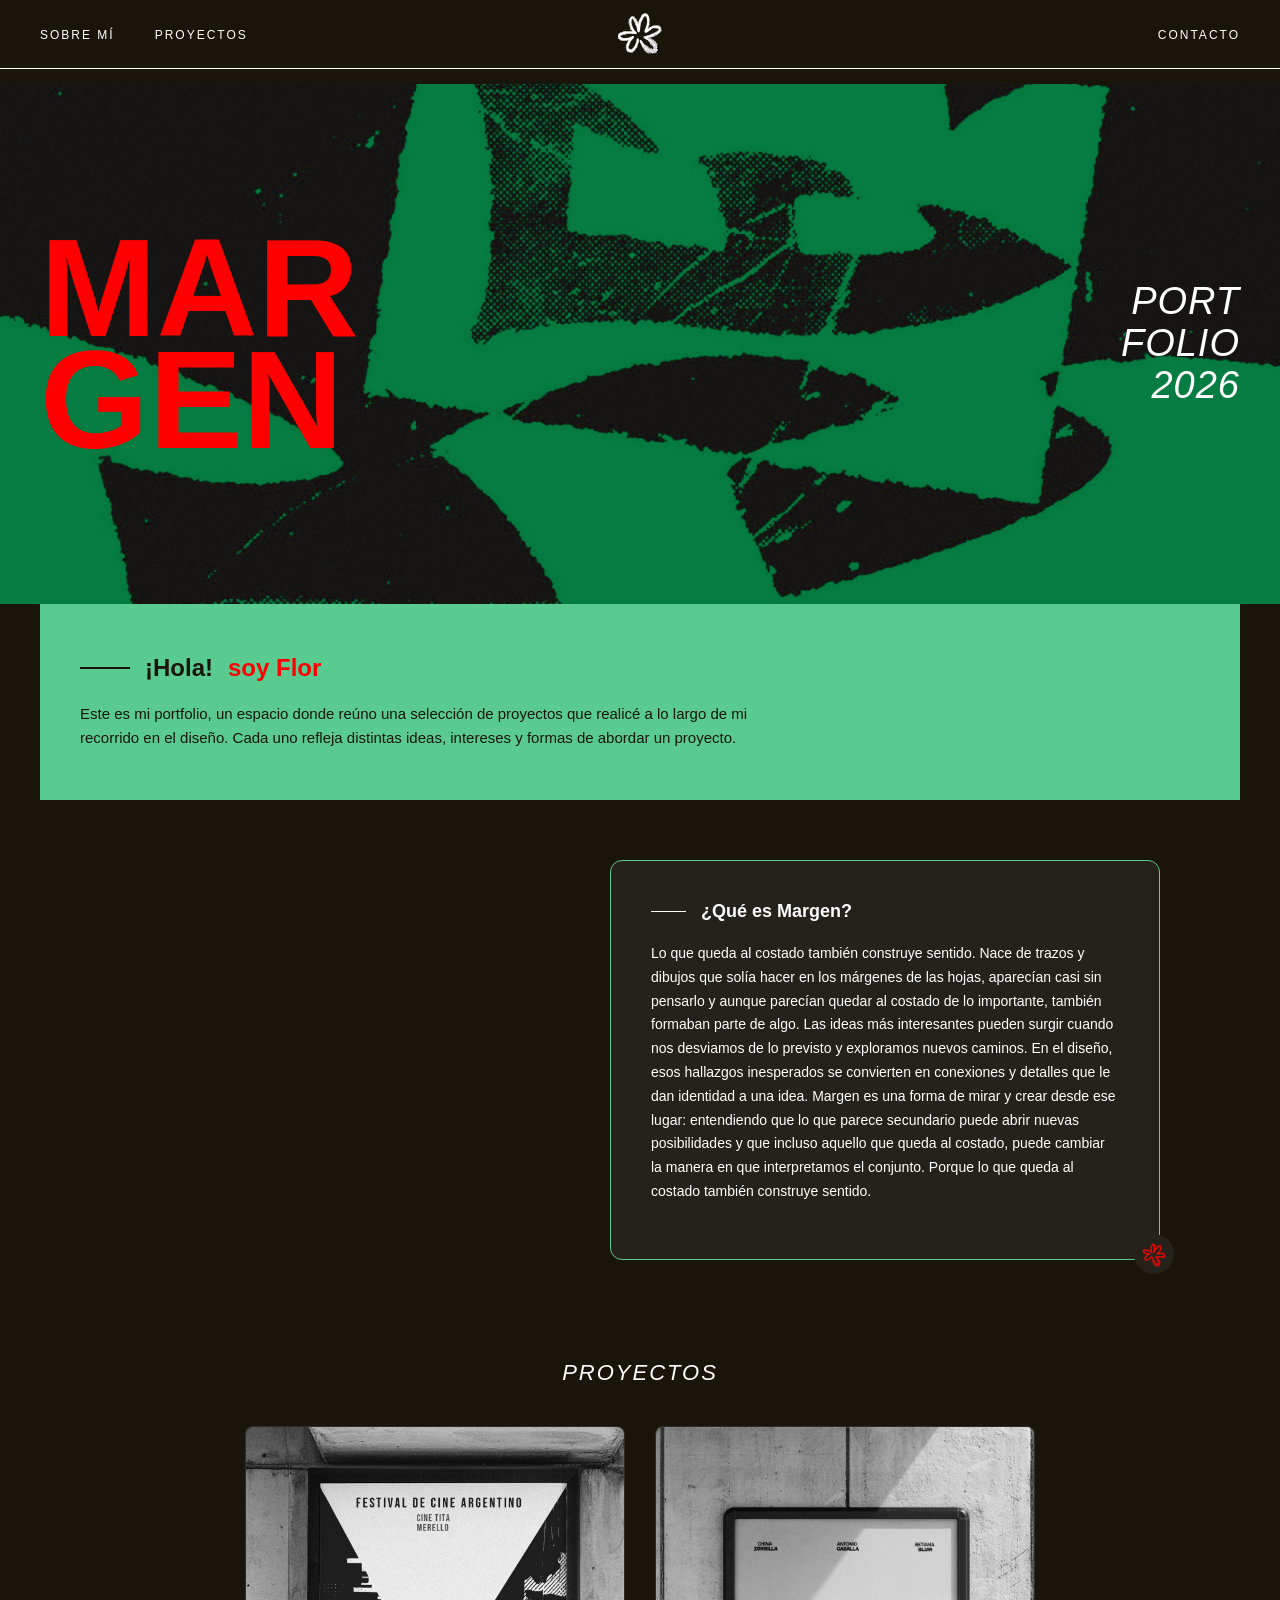
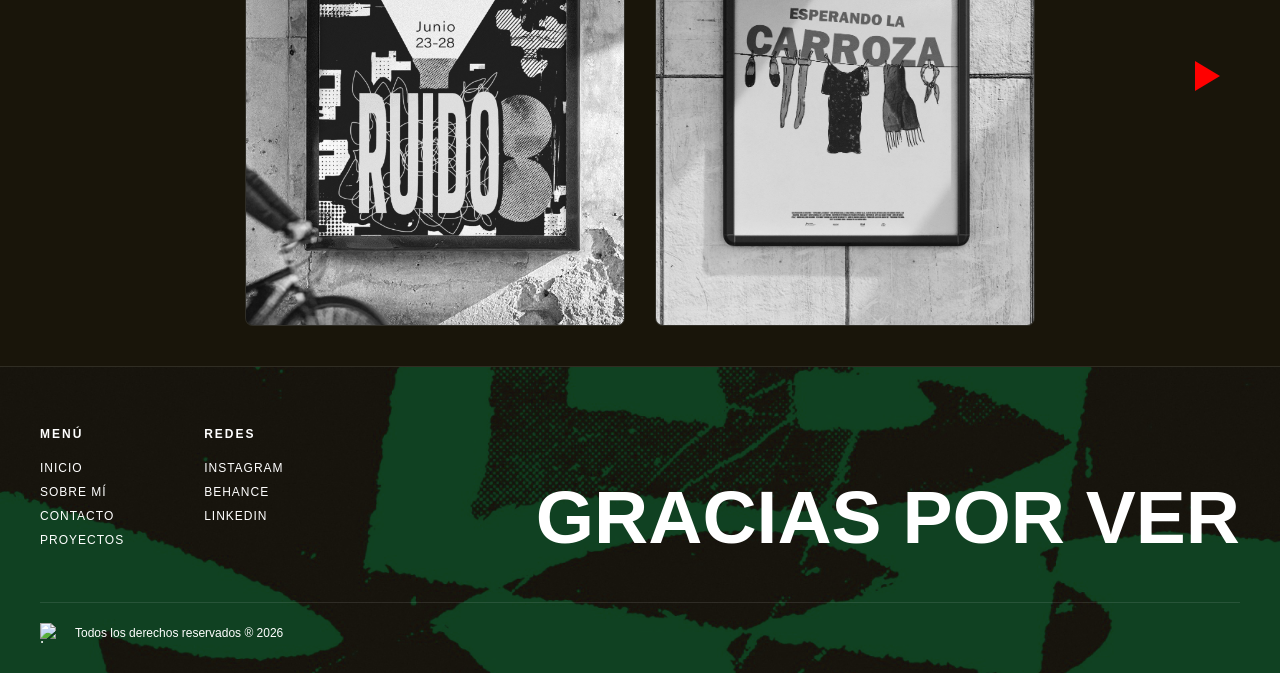
==== commit 71b423c7: "portoflio segundo intento" ====
--- a/index.html
+++ b/index.html
@@ -7,33 +7,35 @@
     <link rel="icon" type="image/png" href="img/favicon.png">
 </head>
 <body>
-    <header>
+<header>
         <nav class="navegacion-principal">
-            <ul class="menu">
+            <ul class="menu-izquierda">
                 <li><a href="sobre-mi.html">SOBRE MÍ</a></li>
                 <li><a href="proyectos.html">PROYECTOS</a></li>
+            </ul>
+            <a href="index.html" class="logo-link">
+                <img src="img/favicon.vsg.svg" alt="Logo Margen">
+            </a>
+            <ul class="menu-derecha">
                 <li><a href="contacto.html">CONTACTO</a></li>
             </ul>
-            <a href="index.html" class="logo-link">
-                <img src="img/favicon.png" alt="Logo Margen">
-            </a>
         </nav>
     </header>
 <main>
-        <section class="hero">
-            <div class="hero-textos">
-                <h1>MAR GEN</h1>
-                <h2>PORTFOLIO 2026</h2>
-            </div>
-            <div class="background">
-                <img src="img/fondo-hero.png" alt="Fondo decorativo de Margen">
-            </div>
-        </section>
+       <section class="hero">
+    <div class="background">
+        <img src="img/fondo-hero.png" alt="Fondo hero">
+    </div>
+    <div class="hero-textos">
+        <h1>MAR<br>GEN</h1>
+        <h2>PORT<br>FOLIO<br>2026</h2>
+    </div>
+</section>
         <section class="introduccion">
-            <div class="div-intro-saludo">
-                <h2>¡Hola! soy Flor</h2>
-                <p>Este es mi portfolio, un espacio donde reúno una selección de proyectos que realicé a lo largo de mi recorrido en el diseño. Cada uno refleja distintas ideas, intereses y formas de abordar un proyecto.</p>
-            </div>
+    <div class="div-intro-saludo">
+        <h2>¡Hola! <span class="texto-rojo">soy Flor</span></h2>
+        <p>Este es mi portfolio, un espacio donde reúno una selección de proyectos que realicé a lo largo de mi recorrido en el diseño. Cada uno refleja distintas ideas, intereses y formas de abordar un proyecto.</p>
+    </div>
             <div class="div-intro-contenido">
                 <h3>¿Qué es Margen?</h3>
                 <p>Lo que queda al costado también construye sentido. Nace de trazos y dibujos que solía hacer en los márgenes de las hojas, aparecían casi sin pensarlo  y aunque parecían quedar al costado de lo importante, también formaban parte de algo.
@@ -55,14 +57,18 @@
         </section>
     </main>
     <footer>
-        <div class="footer-contenido">
+    <div class="footer-bg">
+        <img src="img/fondo-hero.png" alt="Fondo decorativo footer">
+    </div>
+    <div class="footer-contenido">
+        <div class="footer-colus">
             <div class="div-col-1">
                 <p class="p-titulo-col">MENÚ</p>
                 <ul>
-                    <li>INICIO</li>
-                    <li>SOBRE MÍ</li>
-                    <li>CONTACTO</li>
-                    <li>PROYECTOS</li>
+                    <li><a href="index.html">INICIO</a></li>
+                    <li><a href="sobre-mi.html">SOBRE MÍ</a></li>
+                    <li><a href="contacto.html">CONTACTO</a></li>
+                    <li><a href="proyectos.html">PROYECTOS</a></li>
                 </ul>
             </div>
             <div class="div-col-2">
@@ -73,14 +79,15 @@
                     <li>LINKEDIN</li>
                 </ul>
             </div>
-            <div class="h2-gracias">
-                <h2>GRACIAS POR VER</h2>
-            </div>
         </div>
-        <div class="div-copyright">
-            <img src="img/favicon.png" alt="Logo miniatura">
-            <p>Todos los derechos reservados ® 2026</p>
+        <div class="h2-gracias">
+            <h2>GRACIAS POR VER</h2>
         </div>
-    </footer>
+    </div>
+    <div class="div-copyright">
+        <img src="img/favicon.png" alt="Logo miniatura">
+        <p>Todos los derechos reservados ® 2026</p>
+    </div>
+</footer>
 </body>
 </html>
--- a/estilos.css
+++ b/estilos.css
@@ -25,8 +25,8 @@
 }
 header {
 background-color: #19150A;
-padding: 20px 40px;
-border-bottom: 1px solid rgba(255, 255, 255, 0.1);
+padding: 25px 40px;
+border-bottom: 1px solid #FFFFFF;
 position: relative;
 z-index: 10;
 }
@@ -34,105 +34,142 @@
 display: flex;
 justify-content: space-between;
 align-items: center;
-}
-.menu {
+width: 100%;
+}
+.menu-izquierda,
+.menu-derecha {
 display: flex;
 list-style: none;
-gap: 30px;
-}
-.menu li a {
+gap: 40px;
+}
+.menu-izquierda li a,
+.menu-derecha li a {
 color: #FFFFFF;
 text-decoration: none;
+font-family: 'Archivo', sans-serif;
 font-size: 12px;
-font-weight: 600;
-letter-spacing: 1px;
+font-weight: 400;
+letter-spacing: 2px;
+transition: color 0.1s ease;
+}
+.menu-izquierda li a:hover,
+.menu-derecha li a:hover {
+color: #59CA90;
+}
+.logo-link {
+display: flex;
+align-items: center;
+position: absolute;
+left: 50%;
+transform: translateX(-50%);
 }
 .logo-link img {
-width: 30px;
-height: 30px;
+width: 45px;
+height: 45px;
 object-fit: contain;
+transition: filter 0.1s ease, transform 0.1s ease;
+}
+.logo-link:hover img {
+transform: scale(1.1);
+filter: brightness(0) saturate(100%) invert(67%) sepia(29%) saturate(943%) hue-rotate(101deg) brightness(94%) contrast(89%);
 }
 .hero {
-background-color: #59CA90;
-padding: 60px 40px;
-position: relative;
+margin-top: 15px;
+position: relative;
+width: 100%;
+height: 520px;
 overflow: hidden;
+z-index: 5;
+}
+.background {
+position: absolute;
+top: 0;
+left: 0;
+width: 100%;
+height: 100%;
+z-index: 5;
+pointer-events: none;
+opacity: 0.8;
+}
+.background img {
+width: 100%;
+height: 100%;
+object-fit: cover;
+object-position: center;
+display: block;
+}
+.hero-textos {
+position: absolute;
+top: 50%;
+left: 40px;
+right: 40px;
+transform: translateY(-50%);
+z-index: 10;
 display: flex;
 justify-content: space-between;
-align-items: flex-start;
-}
-.hero-textos {
-position: relative;
-z-index: 2;
-width: 100%;
-display: flex;
-justify-content: space-between;
-align-items: flex-start;
+align-items: center;
 }
 .hero-textos h1 {
 color: #FF0000;
 font-family: 'Archivo', sans-serif;
 font-weight: 600;
-font-size: 110px;
-line-height: 0.85;
-letter-spacing: -2px;
+font-size: 140px;
+line-height: 0.8;
+letter-spacing: 0;
+margin: 0;
 }
 .hero-textos h2 {
+color: #FFFFFF;
+font-family: 'Archivo', sans-serif;
+font-weight: 100;
+font-style: italic;
+font-size: 38px;
+text-align: right;
+line-height: 1.1;
+letter-spacing: 1px;
+margin: 0;
+transition: color 0.3s ease;
+cursor: pointer;
+}
+.hero-textos h2:hover {
+color: #FF0000;
+}
+.introduccion {
+max-width: 1200px;
+margin: 0 auto;
+}
+.div-intro-saludo {
+background-color: #59CA90;
+padding: 50px 40px;
 color: #19150A;
+position: relative;
+}
+.div-intro-saludo h2 {
 font-family: 'Archivo', sans-serif;
 font-weight: 600;
 font-size: 24px;
-text-align: right;
-letter-spacing: 1px;
-margin-top: 10px;
-}
-.background {
-position: absolute;
-top: 0;
-left: 0;
-width: 100%;
-height: 100%;
-z-index: 1;
-pointer-events: none;
-opacity: 0.25;
-}
-.background img {
-width: 100%;
-height: 100%;
-object-fit: cover;
-}
-.introduccion {
-padding: 60px 40px;
-display: flex;
-flex-direction: column;
-gap: 50px;
-max-width: 1000px;
-margin: 0 auto;
-}
-.div-intro-saludo h2 {
-font-family: 'Archivo', sans-serif;
-font-weight: 600;
-font-size: 24px;
-color: #59CA90;
-margin-bottom: 15px;
-display: flex;
-align-items: center;
-gap: 10px;
+color: #19150A;
+margin-bottom: 20px;
+display: flex;
+align-items: center;
+gap: 15px;
 }
 .div-intro-saludo h2::before {
 content: "";
 display: inline-block;
-width: 40px;
-height: 1px;
-background-color: #59CA90;
+width: 50px;
+height: 2px;
+background-color: #19150A;
+}
+.div-intro-saludo h2 .texto-rojo {
+color: #FF0000;
 }
 .div-intro-saludo p {
 font-family: 'Archivo', sans-serif;
-font-weight: 100;
-font-style: italic;
-font-size: 16px;
+font-weight: 400;
+font-size: 15px;
 line-height: 1.6;
-color: #FFFFFF;
+color: #19150A;
 max-width: 700px;
 }
 .div-intro-contenido {
@@ -142,7 +179,7 @@
 padding: 40px;
 position: relative;
 max-width: 550px;
-margin-left: auto;
+margin: 60px 80px 60px auto;
 }
 .div-intro-contenido h3 {
 font-family: 'Archivo', sans-serif;
@@ -152,12 +189,12 @@
 margin-bottom: 20px;
 display: flex;
 align-items: center;
-gap: 10px;
+gap: 15px;
 }
 .div-intro-contenido h3::before {
 content: "";
 display: inline-block;
-width: 30px;
+width: 35px;
 height: 1px;
 background-color: #FFFFFF;
 }
@@ -173,8 +210,11 @@
 position: absolute;
 bottom: -15px;
 right: -15px;
-width: 35px;
-height: 35px;
+width: 40px;
+height: 40px;
+background-color: #24221A;
+padding: 5px;
+border-radius: 50%;
 }
 .seccion-proyectos {
 padding: 40px;
@@ -233,13 +273,37 @@
 background-color: #19150A;
 padding: 60px 40px 30px 40px;
 border-top: 1px solid rgba(255, 255, 255, 0.1);
+position: relative;
+overflow: hidden;
+}
+.footer-bg {
+position: absolute;
+top: 0;
+left: 0;
+width: 100%;
+height: 100%;
+z-index: 1;
+pointer-events: none;
+opacity: 0.35;
+}
+.footer-bg img {
+width: 100%;
+height: 100%;
+object-fit: cover;
+object-position: center;
 }
 .footer-contenido {
+position: relative;
+z-index: 2;
 display: flex;
 justify-content: space-between;
 align-items: flex-end;
 margin-bottom: 50px;
 }
+.footer-colus {
+display: flex;
+gap: 80px;
+}
 .p-titulo-col {
 font-family: 'Archivo', sans-serif;
 font-weight: 600;
@@ -251,11 +315,13 @@
 .footer-contenido ul {
 list-style: none;
 }
-.footer-contenido ul li {
+.footer-contenido ul li,
+.footer-contenido ul li a {
 font-family: 'Archivo', sans-serif;
 font-weight: 400;
 font-size: 12px;
 color: #FFFFFF;
+text-decoration: none;
 line-height: 2;
 letter-spacing: 1px;
 cursor: pointer;
@@ -275,6 +341,8 @@
 transform: scale(1.02);
 }
 .div-copyright {
+position: relative;
+z-index: 2;
 display: flex;
 align-items: center;
 gap: 15px;
@@ -304,24 +372,30 @@
 justify-content: center;
 }
 .hero {
+height: auto;
 padding: 40px 20px;
 }
 .hero-textos {
 flex-direction: column;
 gap: 20px;
+align-items: flex-start;
 }
 .hero-textos h1 {
 font-size: 60px;
 }
 .hero-textos h2 {
 text-align: left;
+padding-bottom: 0;
 }
 .introduccion {
+padding: 0;
+}
+.div-intro-saludo {
 padding: 40px 20px;
 }
 .div-intro-contenido {
-margin-left: 0;
-max-width: 100%;
+margin: 40px 20px;
+max-width: calc(100% - 40px);
 }
 .div-carrusel-proyectos {
 flex-direction: column;
@@ -337,6 +411,9 @@
 align-items: flex-start;
 gap: 40px;
 }
+.footer-colus {
+gap: 40px;
+}
 .h2-gracias h2 {
 font-size: 40px;
 text-align: left;
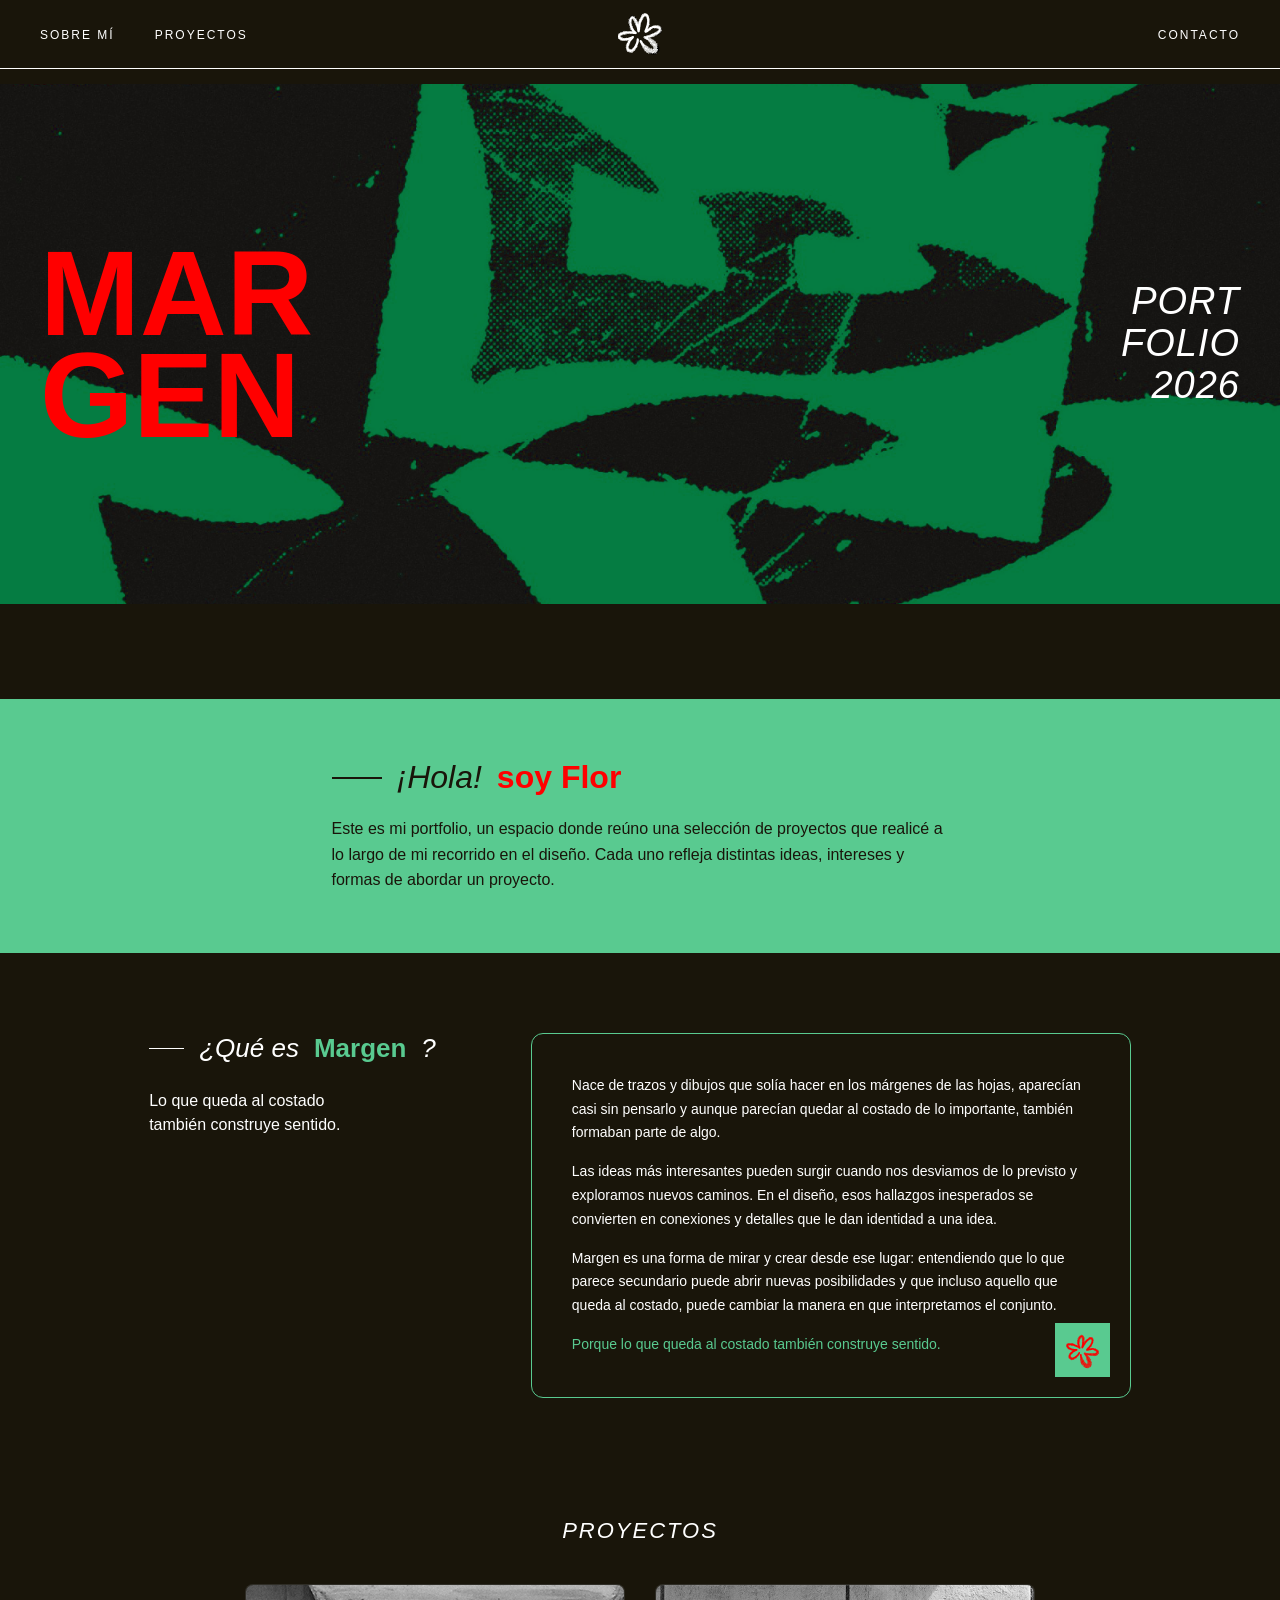
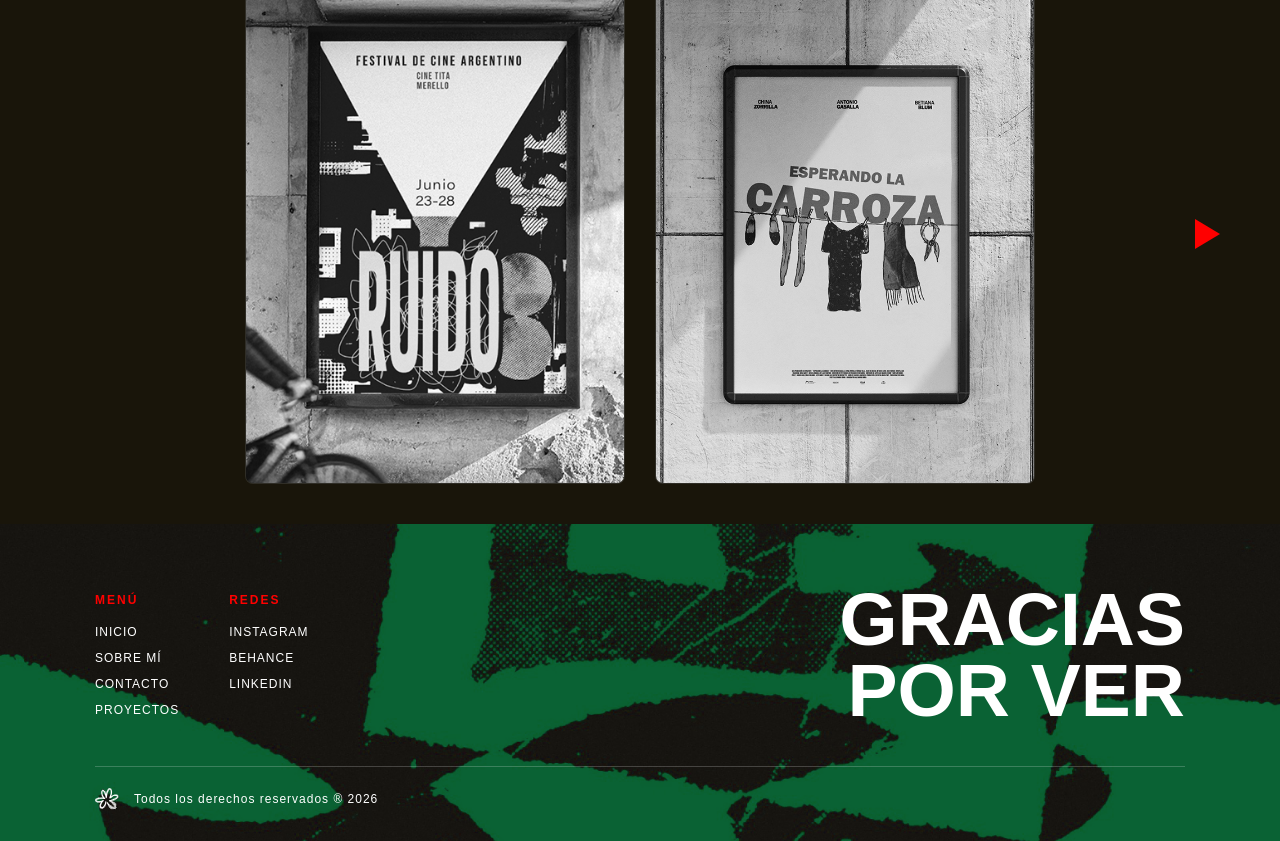
==== commit 96d70bb3: "Portfolio entrega" ====
--- a/index.html
+++ b/index.html
@@ -1,13 +1,15 @@
 <!DOCTYPE html>
 <html lang="es">
+
 <head>
     <meta charset="utf-8">
     <title>Margen - Portfolio 2026</title>
     <link rel="stylesheet" href="estilos.css">
-    <link rel="icon" type="image/png" href="img/favicon.png">
+    <link rel="icon" type="image/png" href="img/vector.svg">
 </head>
+
 <body>
-<header>
+    <header>
         <nav class="navegacion-principal">
             <ul class="menu-izquierda">
                 <li><a href="sobre-mi.html">SOBRE MÍ</a></li>
@@ -21,73 +23,94 @@
             </ul>
         </nav>
     </header>
-<main>
-       <section class="hero">
-    <div class="background">
-        <img src="img/fondo-hero.png" alt="Fondo hero">
-    </div>
-    <div class="hero-textos">
-        <h1>MAR<br>GEN</h1>
-        <h2>PORT<br>FOLIO<br>2026</h2>
-    </div>
-</section>
-        <section class="introduccion">
-    <div class="div-intro-saludo">
-        <h2>¡Hola! <span class="texto-rojo">soy Flor</span></h2>
-        <p>Este es mi portfolio, un espacio donde reúno una selección de proyectos que realicé a lo largo de mi recorrido en el diseño. Cada uno refleja distintas ideas, intereses y formas de abordar un proyecto.</p>
-    </div>
-            <div class="div-intro-contenido">
-                <h3>¿Qué es Margen?</h3>
-                <p>Lo que queda al costado también construye sentido. Nace de trazos y dibujos que solía hacer en los márgenes de las hojas, aparecían casi sin pensarlo  y aunque parecían quedar al costado de lo importante, también formaban parte de algo.
-Las ideas más interesantes pueden surgir cuando nos desviamos de lo previsto y exploramos nuevos caminos. En el diseño, esos hallazgos inesperados se convierten en conexiones y detalles que le dan identidad a una idea.
-Margen es una forma de mirar y crear desde ese lugar: entendiendo que lo que parece secundario puede abrir nuevas posibilidades y que incluso aquello que queda al costado, puede cambiar la manera en que interpretamos el conjunto. Porque lo que queda al costado también construye sentido.</p>
-                <img src="img/vector.svg" alt="Flor decorativa" class="svg-flor-decorativa">
+
+    <main>
+        <section class="hero">
+            <div class="background">
+                <img src="img/fondo-hero.png" alt="Fondo hero" width=100%;>
+            </div>
+            <div class="hero-textos">
+                <h1>MAR<span class="salto-linea">GEN</span></h1>
+                <h2>PORT<span class="salto-linea">FOLIO</span><span class="salto-linea">2026</span></h2>
             </div>
         </section>
+
+        <section class="introduccion">
+            <div class="div-intro-saludo">
+                <div class="div-intro-saludo-interno">
+                    <h2><span class="hola-thin">¡Hola!</span> <span class="texto-rojo">soy Flor</span></h2>
+                    <p>Este es mi portfolio, un espacio donde reúno una selección de proyectos que realicé a lo largo de
+                        mi recorrido en el diseño. Cada uno refleja distintas ideas, intereses y formas de abordar un
+                        proyecto.</p>
+                </div>
+            </div>
+            <div class="div-intro-contenido-wrapper">
+                <hgroup class="div-intro-texto-izq">
+                    <h3>¿Qué es <span>Margen</span>?</h3>
+                    <p>Lo que queda al costado <span class="salto-linea">también construye sentido.</span></p>
+                </hgroup>
+                <article class="div-intro-contenido">
+                    <p>Nace de trazos y dibujos que solía hacer en los márgenes de las hojas, aparecían casi sin
+                        pensarlo y aunque parecían quedar al costado de lo importante, también formaban parte de algo.
+                    </p>
+                    <p>Las ideas más interesantes pueden surgir cuando nos desviamos de lo previsto y exploramos nuevos
+                        caminos. En el diseño, esos hallazgos inesperados se convierten en conexiones y detalles que le
+                        dan identidad a una idea.</p>
+                    <p>Margen es una forma de mirar y crear desde ese lugar: entendiendo que lo que parece secundario
+                        puede abrir nuevas posibilidades y que incluso aquello que queda al costado, puede cambiar la
+                        manera en que interpretamos el conjunto.</p>
+                    <p class="texto-verde-final">Porque lo que queda al costado también construye sentido.</p>
+                    <img src="img/vector.svg" alt="Flor decorativa" class="svg-flor-decorativa" width=55px;>
+                </article>
+            </div>
+        </section>
+
         <section class="seccion-proyectos">
             <h2>PROYECTOS</h2>
             <div class="div-carrusel-proyectos">
                 <article class="div-tarjeta-proyecto">
-                    <img src="img/mockup-ruido.jpg" alt="Proyecto Ruido">
+                    <img src="img/mockup-ruido.jpg" alt="Proyecto Ruido" width=300>
                 </article>
                 <article class="div-tarjeta-proyecto">
-                    <img src="img/mockup-peli.jpg" alt="Proyecto Esperando la Carroza">
+                    <img src="img/mockup-peli.jpg" alt="Proyecto Esperando la Carroza" width=300>
                 </article>
             </div>
         </section>
     </main>
+
     <footer>
-    <div class="footer-bg">
-        <img src="img/fondo-hero.png" alt="Fondo decorativo footer">
-    </div>
-    <div class="footer-contenido">
-        <div class="footer-colus">
-            <div class="div-col-1">
-                <p class="p-titulo-col">MENÚ</p>
-                <ul>
-                    <li><a href="index.html">INICIO</a></li>
-                    <li><a href="sobre-mi.html">SOBRE MÍ</a></li>
-                    <li><a href="contacto.html">CONTACTO</a></li>
-                    <li><a href="proyectos.html">PROYECTOS</a></li>
-                </ul>
+        <div class="footer-bg">
+            <img src="img/fondo-hero.png" alt="Fondo texturizado">
+        </div>
+        <div class="footer-contenido">
+            <div class="footer-colus">
+                <div class="columna-menu">
+                    <p class="p-titulo-col">MENÚ</p>
+                    <ul>
+                        <li><a href="index.html">INICIO</a></li>
+                        <li><a href="sobre-mi.html">SOBRE MÍ</a></li>
+                        <li><a href="contacto.html">CONTACTO</a></li>
+                        <li><a href="proyectos.html">PROYECTOS</a></li>
+                    </ul>
+                </div>
+                <div class="columna-redes">
+                    <p class="p-titulo-col">REDES</p>
+                    <ul>
+                        <li><a href="https://instagram.com" target="_blank">INSTAGRAM</a></li>
+                        <li><a href="https://behance.net" target="_blank">BEHANCE</a></li>
+                        <li><a href="https://linkedin.com" target="_blank">LINKEDIN</a></li>
+                    </ul>
+                </div>
             </div>
-            <div class="div-col-2">
-                <p class="p-titulo-col">REDES</p>
-                <ul>
-                    <li>INSTAGRAM</li>
-                    <li>BEHANCE</li>
-                    <li>LINKEDIN</li>
-                </ul>
+            <div class="h2-gracias">
+                <h2>GRACIAS <span class="salto-linea">POR VER</span></h2>
             </div>
         </div>
-        <div class="h2-gracias">
-            <h2>GRACIAS POR VER</h2>
+        <div class="div-copyright">
+            <img src="img/favicon.vsg.svg" alt="Logotipo flor">
+            <p>Todos los derechos reservados ® 2026</p>
         </div>
-    </div>
-    <div class="div-copyright">
-        <img src="img/favicon.png" alt="Logo miniatura">
-        <p>Todos los derechos reservados ® 2026</p>
-    </div>
-</footer>
+    </footer>
 </body>
+
 </html>
--- a/estilos.css
+++ b/estilos.css
@@ -1,421 +1,920 @@
 /* CSS DOCUMENT */
 @charset "UTF-8";
+
 @font-face {
-font-family: 'Archivo';
-src: url('fuentes/archivo-variablefont_wght.ttf') format('truetype');
-font-weight: 100 900;
-font-style: normal;
-}
+    font-family: 'Archivo';
+    src: url('fuentes/archivo-variablefont_wght.ttf') format('truetype');
+    font-weight: 100 900;
+    font-style: normal;
+}
+
 @font-face {
-font-family: 'Archivo';
-src: url('fuentes/archivo-italic-variablefont_wght.ttf') format('truetype');
-font-weight: 100 900;
-font-style: italic;
-}
+    font-family: 'Archivo';
+    src: url('fuentes/archivo-italic-variablefont_wght.ttf') format('truetype');
+    font-weight: 100 900;
+    font-style: italic;
+}
+
 * {
-margin: 0;
-padding: 0;
-box-sizing: border-box;
-}
+    margin: 0;
+    padding: 0;
+    box-sizing: border-box;
+}
+
 body {
-background-color: #19150A;
-color: #FFFFFF;
-font-family: 'Archivo', sans-serif;
-font-weight: 400;
-}
+    background-color: #19150A;
+    color: #FFFFFF;
+    font-family: 'Archivo', sans-serif;
+    font-weight: 400;
+}
+
 header {
-background-color: #19150A;
-padding: 25px 40px;
-border-bottom: 1px solid #FFFFFF;
-position: relative;
-z-index: 10;
-}
+    background-color: #19150A;
+    padding: 25px 40px;
+    border-bottom: 1px solid #FFFFFF;
+    position: sticky;
+    top: 0;
+    z-index: 1000;
+}
+
 .navegacion-principal {
-display: flex;
-justify-content: space-between;
-align-items: center;
-width: 100%;
-}
+    display: flex;
+    justify-content: space-between;
+    align-items: center;
+    width: 100%;
+}
+
 .menu-izquierda,
 .menu-derecha {
-display: flex;
-list-style: none;
-gap: 40px;
-}
+    display: flex;
+    list-style: none;
+    gap: 40px;
+}
+
 .menu-izquierda li a,
 .menu-derecha li a {
-color: #FFFFFF;
-text-decoration: none;
-font-family: 'Archivo', sans-serif;
-font-size: 12px;
-font-weight: 400;
-letter-spacing: 2px;
-transition: color 0.1s ease;
-}
+    color: #FFFFFF;
+    text-decoration: none;
+    font-family: 'Archivo', sans-serif;
+    font-size: 12px;
+    font-weight: 400;
+    letter-spacing: 2px;
+    transition: color 0.1s ease;
+}
+
 .menu-izquierda li a:hover,
 .menu-derecha li a:hover {
-color: #59CA90;
-}
+    color: #59CA90;
+}
+
 .logo-link {
-display: flex;
-align-items: center;
-position: absolute;
-left: 50%;
-transform: translateX(-50%);
-}
+    display: flex;
+    align-items: center;
+    position: absolute;
+    left: 50%;
+    transform: translateX(-50%);
+}
+
 .logo-link img {
-width: 45px;
-height: 45px;
-object-fit: contain;
-transition: filter 0.1s ease, transform 0.1s ease;
-}
+    width: 45px;
+    height: 45px;
+    object-fit: contain;
+    transition: filter 0.1s ease, transform 0.1s ease;
+}
+
 .logo-link:hover img {
-transform: scale(1.1);
-filter: brightness(0) saturate(100%) invert(67%) sepia(29%) saturate(943%) hue-rotate(101deg) brightness(94%) contrast(89%);
-}
+    transform: scale(1.1);
+    filter: brightness(0) saturate(100%) invert(67%) sepia(29%) saturate(943%) hue-rotate(101deg) brightness(94%) contrast(89%);
+}
+
 .hero {
-margin-top: 15px;
-position: relative;
-width: 100%;
-height: 520px;
-overflow: hidden;
-z-index: 5;
-}
+    margin-top: 15px;
+    position: relative;
+    width: 100%;
+    height: 520px;
+    overflow: hidden;
+    z-index: 5;
+}
+
 .background {
-position: absolute;
-top: 0;
-left: 0;
-width: 100%;
-height: 100%;
-z-index: 5;
-pointer-events: none;
-opacity: 0.8;
-}
+    position: absolute;
+    top: 0;
+    left: 0;
+    width: 100%;
+    height: 100%;
+    z-index: 5;
+    pointer-events: none;
+    opacity: 0.8;
+}
+
 .background img {
-width: 100%;
-height: 100%;
-object-fit: cover;
-object-position: center;
-display: block;
-}
+    object-fit: cover;
+    object-position: center;
+    display: block;
+}
+
 .hero-textos {
-position: absolute;
-top: 50%;
-left: 40px;
-right: 40px;
-transform: translateY(-50%);
-z-index: 10;
-display: flex;
-justify-content: space-between;
-align-items: center;
-}
+    position: absolute;
+    top: 50%;
+    left: 40px;
+    right: 40px;
+    transform: translateY(-50%);
+    z-index: 15;
+    display: flex;
+    justify-content: space-between;
+    align-items: center;
+}
+
 .hero-textos h1 {
-color: #FF0000;
-font-family: 'Archivo', sans-serif;
-font-weight: 600;
-font-size: 140px;
-line-height: 0.8;
-letter-spacing: 0;
-margin: 0;
-}
+    color: #FF0000;
+    font-family: 'Archivo', sans-serif;
+    font-weight: 600;
+    font-size: 120px;
+    line-height: 0.85;
+    letter-spacing: 0;
+}
+
+.hero-textos h1 .salto-linea {
+    display: block;
+}
+
 .hero-textos h2 {
-color: #FFFFFF;
-font-family: 'Archivo', sans-serif;
-font-weight: 100;
-font-style: italic;
-font-size: 38px;
-text-align: right;
-line-height: 1.1;
-letter-spacing: 1px;
-margin: 0;
-transition: color 0.3s ease;
-cursor: pointer;
-}
+    color: #FFFFFF;
+    font-family: 'Archivo', sans-serif;
+    font-weight: 100;
+    font-style: italic;
+    font-size: 38px;
+    text-align: right;
+    line-height: 1.1;
+    letter-spacing: 1px;
+    transition: color 0.3s ease;
+    cursor: pointer;
+}
+
+.hero-textos h2 .salto-linea {
+    display: block;
+}
+
 .hero-textos h2:hover {
-color: #FF0000;
-}
+    color: #FF0000;
+}
+
 .introduccion {
-max-width: 1200px;
-margin: 0 auto;
-}
+    width: 100%;
+    margin-top: 95px;
+    display: flex;
+    flex-direction: column;
+    align-items: center;
+}
+
 .div-intro-saludo {
-background-color: #59CA90;
-padding: 50px 40px;
-color: #19150A;
-position: relative;
-}
+    background-color: #59CA90;
+    padding: 60px 40px;
+    color: #19150A;
+    position: relative;
+    width: 100%;
+    display: flex;
+    justify-content: center;
+}
+
+.div-intro-saludo-interno {
+    width: 100%;
+    max-width: 617px;
+}
+
 .div-intro-saludo h2 {
-font-family: 'Archivo', sans-serif;
-font-weight: 600;
-font-size: 24px;
-color: #19150A;
-margin-bottom: 20px;
-display: flex;
-align-items: center;
-gap: 15px;
-}
+    font-family: 'Archivo', sans-serif;
+    font-weight: 600;
+    font-size: 32px;
+    color: #19150A;
+    margin-bottom: 20px;
+    display: flex;
+    align-items: center;
+    gap: 15px;
+}
+
 .div-intro-saludo h2::before {
-content: "";
-display: inline-block;
-width: 50px;
-height: 2px;
-background-color: #19150A;
-}
+    content: "";
+    display: inline-block;
+    width: 50px;
+    height: 2px;
+    background-color: #19150A;
+}
+
+.div-intro-saludo h2 .hola-thin {
+    font-weight: 100;
+    font-style: italic;
+}
+
 .div-intro-saludo h2 .texto-rojo {
-color: #FF0000;
-}
+    color: #FF0000;
+    font-weight: 600;
+    font-style: normal;
+}
+
 .div-intro-saludo p {
-font-family: 'Archivo', sans-serif;
-font-weight: 400;
-font-size: 15px;
-line-height: 1.6;
-color: #19150A;
-max-width: 700px;
-}
+    font-family: 'Archivo', sans-serif;
+    font-weight: 400;
+    font-size: 16px;
+    line-height: 1.6;
+    color: #19150A;
+}
+
+.div-intro-contenido-wrapper {
+    width: 100%;
+    max-width: 1400px;
+    margin: 0 auto;
+    padding: 80px 40px;
+    display: flex;
+    justify-content: center;
+    align-items: flex-start;
+    gap: 95px;
+}
+
+.div-intro-texto-izq {
+    max-width: 400px;
+}
+
+.div-intro-texto-izq h3 {
+    font-family: 'Archivo', sans-serif;
+    font-weight: 400;
+    font-style: italic;
+    font-size: 26px;
+    color: #FFFFFF;
+    margin-bottom: 25px;
+    display: flex;
+    align-items: center;
+    gap: 15px;
+}
+
+.div-intro-texto-izq h3::before {
+    content: "";
+    display: inline-block;
+    width: 35px;
+    height: 1px;
+    background-color: #FFFFFF;
+}
+
+.div-intro-texto-izq h3 span {
+    font-style: normal;
+    font-weight: 600;
+    color: #59CA90;
+}
+
+.div-intro-texto-izq p {
+    font-family: 'Archivo', sans-serif;
+    font-weight: 400;
+    font-size: 16px;
+    line-height: 1.5;
+    color: #FFFFFF;
+}
+
+.div-intro-texto-izq p .salto-linea {
+    display: block;
+}
+
 .div-intro-contenido {
-background-color: #24221A;
-border: 1px solid #59CA90;
-border-radius: 12px;
-padding: 40px;
-position: relative;
-max-width: 550px;
-margin: 60px 80px 60px auto;
-}
-.div-intro-contenido h3 {
-font-family: 'Archivo', sans-serif;
-font-weight: 600;
-font-size: 18px;
-color: #FFFFFF;
-margin-bottom: 20px;
-display: flex;
-align-items: center;
-gap: 15px;
-}
-.div-intro-contenido h3::before {
-content: "";
-display: inline-block;
-width: 35px;
-height: 1px;
-background-color: #FFFFFF;
-}
+    background-color: #19150A;
+    border: 1px solid #59CA90;
+    border-radius: 12px;
+    padding: 40px;
+    position: relative;
+    width: 600px;
+}
+
 .div-intro-contenido p {
-font-family: 'Archivo', sans-serif;
-font-weight: 400;
-font-size: 14px;
-line-height: 1.7;
-color: #FFFFFF;
-margin-bottom: 15px;
-}
+    font-family: 'Archivo', sans-serif;
+    font-weight: 400;
+    font-size: 14px;
+    line-height: 1.7;
+    color: #FFFFFF;
+    margin-bottom: 15px;
+}
+
+.div-intro-contenido p.texto-verde-final {
+    margin-bottom: 0;
+    color: #59CA90;
+}
+
 .svg-flor-decorativa {
-position: absolute;
-bottom: -15px;
-right: -15px;
-width: 40px;
-height: 40px;
-background-color: #24221A;
-padding: 5px;
-border-radius: 50%;
-}
+    position: absolute;
+    bottom: 20px;
+    right: 20px;
+    background-color: #59CA90;
+    padding: 6px;
+}
+
 .seccion-proyectos {
-padding: 40px;
-text-align: center;
-position: relative;
-}
+    padding: 40px;
+    text-align: center;
+    position: relative;
+}
+
 .seccion-proyectos h2 {
-font-family: 'Archivo', sans-serif;
-font-weight: 400;
-font-style: italic;
-font-size: 22px;
-color: #FFFFFF;
-letter-spacing: 2px;
-margin-bottom: 40px;
-}
+    font-family: 'Archivo', sans-serif;
+    font-weight: 400;
+    font-style: italic;
+    font-size: 22px;
+    color: #FFFFFF;
+    letter-spacing: 2px;
+    margin-bottom: 40px;
+}
+
 .div-carrusel-proyectos {
-display: flex;
-justify-content: center;
-align-items: center;
-gap: 30px;
-position: relative;
-}
+    display: flex;
+    justify-content: center;
+    align-items: center;
+    gap: 30px;
+    position: relative;
+}
+
 .div-tarjeta-proyecto {
-background-color: #24221A;
-border-radius: 8px;
-overflow: hidden;
-width: 380px;
-height: 500px;
-border: 1px solid rgba(255, 255, 255, 0.05);
-}
+    background-color: #24221A;
+    border-radius: 8px;
+    overflow: hidden;
+    width: 380px;
+    height: 500px;
+    border: 1px solid rgba(255, 255, 255, 0.05);
+}
+
 .div-tarjeta-proyecto img {
-width: 100%;
-height: 100%;
-object-fit: cover;
-filter: grayscale(100%);
-transition: filter 0.4s ease;
-}
+    width: 100%;
+    height: 100%;
+    object-fit: cover;
+    filter: grayscale(100%);
+    transition: filter 0.1s ease;
+}
+
 .div-tarjeta-proyecto img:hover {
-filter: grayscale(0%);
-}
+    filter: grayscale(0%);
+}
+
 .div-carrusel-proyectos::after {
-content: "";
-display: block;
-position: absolute;
-right: 20px;
-top: 50%;
-transform: translateY(-50%);
-width: 0;
-height: 0;
-border-top: 15px solid transparent;
-border-bottom: 15px solid transparent;
-border-left: 25px solid #FF0000;
-cursor: pointer;
-}
+    content: "";
+    display: block;
+    position: absolute;
+    right: 20px;
+    top: 50%;
+    transform: translateY(-50%);
+    width: 0;
+    height: 0;
+    border-top: 15px solid transparent;
+    border-bottom: 15px solid transparent;
+    border-left: 25px solid #FF0000;
+    cursor: pointer;
+}
+
 footer {
-background-color: #19150A;
-padding: 60px 40px 30px 40px;
-border-top: 1px solid rgba(255, 255, 255, 0.1);
-position: relative;
-overflow: hidden;
-}
+    background-color: #19150A;
+    padding: 60px 95px 30px 95px;
+    position: relative;
+    overflow: hidden;
+    width: 100%;
+}
+
 .footer-bg {
-position: absolute;
-top: 0;
-left: 0;
-width: 100%;
-height: 100%;
-z-index: 1;
-pointer-events: none;
-opacity: 0.35;
-}
+    position: absolute;
+    top: 0;
+    left: 0;
+    width: 100%;
+    height: 100%;
+    z-index: 5;
+    pointer-events: none;
+    opacity: 0.6;
+}
+
 .footer-bg img {
-width: 100%;
-height: 100%;
-object-fit: cover;
-object-position: center;
-}
+    width: 100%;
+    height: 100%;
+    object-fit: cover;
+}
+
 .footer-contenido {
-position: relative;
-z-index: 2;
-display: flex;
-justify-content: space-between;
-align-items: flex-end;
-margin-bottom: 50px;
-}
+    position: relative;
+    z-index: 10;
+    display: flex;
+    justify-content: space-between;
+    align-items: flex-end;
+    width: 100%;
+    margin-bottom: 40px;
+}
+
 .footer-colus {
-display: flex;
-gap: 80px;
-}
+    display: flex;
+    gap: 50px;
+}
+
 .p-titulo-col {
-font-family: 'Archivo', sans-serif;
-font-weight: 600;
-font-size: 12px;
-color: #FFFFFF;
-letter-spacing: 2px;
-margin-bottom: 15px;
-}
+    font-family: 'Archivo', sans-serif;
+    font-weight: 600;
+    font-size: 12px;
+    color: #FF0000;
+    letter-spacing: 2px;
+    margin-bottom: 15px;
+}
+
 .footer-contenido ul {
-list-style: none;
-}
-.footer-contenido ul li,
+    list-style: none;
+}
+
+.footer-contenido ul li {
+    margin-bottom: 8px;
+}
+
 .footer-contenido ul li a {
-font-family: 'Archivo', sans-serif;
-font-weight: 400;
-font-size: 12px;
-color: #FFFFFF;
-text-decoration: none;
-line-height: 2;
-letter-spacing: 1px;
-cursor: pointer;
-}
+    font-family: 'Archivo', sans-serif;
+    font-weight: 400;
+    font-size: 12px;
+    color: #FFFFFF;
+    text-decoration: none;
+    letter-spacing: 1px;
+    transition: color 0.1s ease;
+}
+
+.footer-contenido ul li a:hover {
+    color: #59CA90;
+}
+
 .h2-gracias h2 {
-font-family: 'Archivo', sans-serif;
-font-weight: 600;
-font-size: 75px;
-color: #FFFFFF;
-text-align: right;
-line-height: 0.9;
-cursor: pointer;
-transition: color 0.3s ease, transform 0.3s ease;
-}
+    font-family: 'Archivo', sans-serif;
+    font-weight: 600;
+    font-size: 75px;
+    color: #FFFFFF;
+    text-align: right;
+    line-height: 0.95;
+    cursor: pointer;
+    transition: color 0.1s ease;
+}
+
+.h2-gracias h2 .salto-linea {
+    display: block;
+}
+
 .h2-gracias h2:hover {
-color: #FF0000;
-transform: scale(1.02);
-}
+    color: #FF0000;
+}
+
 .div-copyright {
-position: relative;
-z-index: 2;
-display: flex;
-align-items: center;
-gap: 15px;
-border-top: 1px solid rgba(255, 255, 255, 0.1);
-padding-top: 20px;
-}
+    position: relative;
+    z-index: 10;
+    display: flex;
+    align-items: center;
+    gap: 15px;
+    border-top: 1px solid rgba(255, 255, 255, 0.2);
+    padding-top: 20px;
+    width: 100%;
+}
+
 .div-copyright img {
-width: 20px;
-height: 20px;
-object-fit: contain;
-}
+    width: 24px;
+    height: 24px;
+    object-fit: contain;
+}
+
 .div-copyright p {
-font-family: 'Archivo', sans-serif;
-font-weight: 400;
-font-size: 12px;
-color: #FFFFFF;
-}
+    font-family: 'Archivo', sans-serif;
+    font-weight: 400;
+    font-size: 12px;
+    color: #FFFFFF;
+    letter-spacing: 1px;
+}
+
 @media (max-width: 500px) {
-.navegacion-principal {
-flex-direction: column-reverse;
-gap: 20px;
-align-items: center;
-}
-.menu {
-gap: 15px;
-flex-wrap: wrap;
-justify-content: center;
-}
-.hero {
-height: auto;
-padding: 40px 20px;
-}
-.hero-textos {
-flex-direction: column;
-gap: 20px;
-align-items: flex-start;
-}
-.hero-textos h1 {
-font-size: 60px;
-}
-.hero-textos h2 {
-text-align: left;
-padding-bottom: 0;
-}
-.introduccion {
-padding: 0;
-}
-.div-intro-saludo {
-padding: 40px 20px;
-}
-.div-intro-contenido {
-margin: 40px 20px;
-max-width: calc(100% - 40px);
-}
-.div-carrusel-proyectos {
-flex-direction: column;
-align-items: center;
-}
-.div-tarjeta-proyecto {
-width: 100%;
-max-width: 320px;
-height: 400px;
-}
-.footer-contenido {
-flex-direction: column;
-align-items: flex-start;
-gap: 40px;
-}
-.footer-colus {
-gap: 40px;
-}
-.h2-gracias h2 {
-font-size: 40px;
-text-align: left;
-}
+    header {
+        padding: 20px;
+    }
+
+    .navegacion-principal {
+        flex-direction: column;
+        gap: 15px;
+    }
+
+    .logo-link {
+        position: static;
+        transform: none;
+        order: -1;
+    }
+
+    .hero {
+        height: auto;
+        min-height: 400px;
+        padding: 40px 20px;
+    }
+
+    .hero-textos {
+        position: static;
+        transform: none;
+        flex-direction: column;
+        align-items: flex-start;
+        gap: 20px;
+        left: 0;
+        right: 0;
+    }
+
+    .hero-textos h1 {
+        font-size: 70px;
+    }
+
+    .hero-textos h2 {
+        font-size: 28px;
+        text-align: left;
+    }
+
+    .div-intro-contenido-wrapper {
+        flex-direction: column;
+        gap: 40px;
+        padding: 40px 20px;
+    }
+
+    .div-intro-contenido {
+        width: 100%;
+        padding: 20px;
+    }
+
+    .div-carrusel-proyectos {
+        flex-direction: column;
+    }
+
+    .div-tarjeta-proyecto {
+        width: 100%;
+        max-width: 320px;
+        height: 420px;
+    }
+
+    footer {
+        padding: 40px 20px 20px 20px;
+    }
+
+    .footer-contenido {
+        flex-direction: column;
+        align-items: flex-start;
+        gap: 40px;
+    }
+
+    .footer-colus {
+        flex-direction: column;
+        gap: 30px;
+    }
+
+    .h2-gracias h2 {
+        font-size: 45px;
+        text-align: left;
+    }
+
+    .div-copyright {
+        flex-direction: column;
+        align-items: flex-start;
+        gap: 10px;
+    }
+}
+
+body {
+    margin: 0;
+    padding: 0;
+    box-sizing: border-box;
+    font-family: sans-serif;
+}
+
+main.lista-proyectos {
+    width: 100%;
+    margin: 0;
+    padding: 0;
+}
+
+header nav a.pagina-actual {
+    background-color: #5BC299;
+    color: #1a1612 !important;
+    padding: 6px 14px;
+    border-radius: 20px;
+}
+
+/* ESTRUCTURA GENERAL DE PROYECTOS*/
+article[class^="proyecto-"] {
+    width: 100%;
+    display: flex;
+    flex-direction: row;
+    flex-wrap: nowrap;
+    align-items: center;
+    justify-content: space-between;
+    gap: 30px;
+    padding: 60px 40px;
+    box-sizing: border-box;
+}
+
+article[class^="proyecto-"] a {
+    display: inline-block;
+    text-decoration: none;
+    position: relative;
+    z-index: 5;
+}
+
+.columna-info {
+    flex: 1;
+    min-width: 250px;
+}
+
+.columna-info h2 {
+    font-size: 165px;
+    font-weight: 600;
+    line-height: 0.85;
+    letter-spacing: 2px;
+    margin-bottom: 20px;
+    text-transform: uppercase;
+    width: 500px;
+    word-break: normal;
+}
+
+.columna-info p {
+    font-size: 1rem;
+    line-height: 1.5;
+}
+
+.columna-secundaria {
+    display: flex;
+    flex-direction: column;
+    gap: 10px;
+    z-index: 5;
+}
+
+.meta-data {
+    margin-top: 5px;
+}
+
+.meta-data p {
+    font-size: 0.85rem;
+    text-transform: uppercase;
+    letter-spacing: 1px;
+    margin: 3px 0;
+    font-weight: 300;
+    font-style: italic;
+
+}
+
+.columna-secundaria img {
+    max-width: 100%;
+    height: auto;
+    border-radius: 15px;
+    filter: grayscale(100%);
+    transition: filter 0.1s ease;
+}
+
+.columna-secundaria a:hover img {
+    filter: grayscale(0%);
+}
+
+.video-container video,
+.media-principal img {
+    max-width: 100%;
+    height: auto;
+    border-radius: 15px;
+    filter: grayscale(0%) !important;
+}
+
+.video-container {
+    display: inline-block;
+    position: relative;
+    z-index: 5;
+}
+
+/* ESTILOS ESPECÍFICOS POR PROYECTO */
+/* 1. RUIDO */
+.proyecto-ruido {
+    background-color: #5BC299;
+    color: #000000;
+}
+
+.proyecto-ruido .columna-info h2 {
+    color: #FF0000;
+}
+
+.proyecto-ruido .columna-info p,
+.proyecto-ruido .meta-data p {
+    color: #000000;
+}
+
+/* 2. IDENTITY */
+.proyecto-identity {
+    background-color: #1a1612;
+    color: #ffffff;
+}
+
+.proyecto-identity .columna-info h2 {
+    color: #5BC299;
+}
+
+.proyecto-identity .columna-info p,
+.proyecto-identity .meta-data p {
+    color: #ffffff;
+}
+
+/* 3. ÉCHO */
+.proyecto-echo {
+    background-color: #FF0000;
+    color: #000000;
+}
+
+.proyecto-echo .columna-info h2 {
+    color: #000000;
+}
+
+.proyecto-echo .columna-info p,
+.proyecto-echo .meta-data p {
+    color: #000000;
+}
+
+/* 4. AFICHE*/
+.proyecto-afiche {
+    background-color: #1a1612;
+    color: #ffffff;
+}
+
+.proyecto-afiche .columna-info h2 {
+    color: #5BC299;
+}
+
+.proyecto-afiche .columna-info p,
+.proyecto-afiche .meta-data p {
+    color: #ffffff;
+}
+
+/* --- VISTA DE DETALLE --- */
+.vista-detalle {
+    max-width: 1000px;
+    margin: 2rem auto;
+    padding: 0 1rem;
+    display: flex;
+    flex-direction: column;
+    align-items: center;
+}
+
+.btn-volver {
+    align-self: flex-start;
+    display: inline-block;
+    margin-bottom: 1.5rem;
+    color: #ffffff;
+    text-decoration: none;
+    font-size: 0.95rem;
+    font-weight: 500;
+    transition: opacity 0.2s;
+}
+
+.btn-volver:hover {
+    opacity: 0.7;
+}
+
+.contenedor-imagen-grande {
+    display: flex;
+    justify-content: center;
+    align-items: center;
+    width: 100%;
+    margin-bottom: 2rem;
+}
+
+.contenedor-imagen-grande img {
+    max-width: 100%;
+    object-fit: contain;
+}
+
+.info-detalle {
+    text-align: center;
+    max-width: 600px;
+}
+
+.info-detalle h1 {
+    font-size: 1.8rem;
+    margin-bottom: 0.8rem;
+    letter-spacing: 1px;
+}
+
+.info-detalle p {
+    font-size: 1rem;
+    line-height: 1.5;
+    opacity: 0.85;
+}
+
+/* ESTILOS AISLADOS DE LA PÁGINA DE CONTACTO  */
+body.body-contacto {
+    background-color: #19150A;
+}
+
+.seccion-contacto-total {
+    max-width: 1050px;
+    margin: 2.5rem auto;
+    padding: 0 1.5rem;
+}
+
+.seccion-contacto-total .div-encabezado-contacto {
+    text-align: right;
+    margin-bottom: 2.5rem;
+}
+
+.seccion-contacto-total .h1-titulo-intro {
+    font-family: 'Archivo', sans-serif;
+    font-weight: 100;
+    font-style: italic;
+    font-size: 1.8rem;
+    margin-bottom: 0.4rem;
+    color: #ffffff;
+}
+
+.seccion-contacto-total .p-intro {
+    font-size: 0.9rem;
+    color: #cccccc;
+}
+
+.seccion-contacto-total .section-contenido-contacto {
+    display: flex;
+    justify-content: space-between;
+    align-items: center;
+    gap: 3rem;
+}
+
+.seccion-contacto-total .h2-titulo-grande {
+    color: #ff0000;
+    font-size: 7.2rem;
+    font-weight: 600;
+    line-height: 0.8;
+    letter-spacing: 1px;
+    display: flex;
+    flex-direction: column;
+    font-family: 'Archivo', sans-serif;
+    text-transform: uppercase;
+}
+
+.seccion-contacto-total .h2-titulo-grande .silaba {
+    display: block;
+}
+
+.seccion-contacto-total .form-formulario-contacto {
+    width: 620px;
+    background-color: #24221A;
+    border: 1px solid #1a3323;
+    border-radius: 18px;
+    padding: 2.2rem;
+    display: flex;
+    gap: 1.8rem;
+}
+
+.seccion-contacto-total .div-columna-inputs-izquierda,
+.seccion-contacto-total .div-columna-inputs-derecha {
+    flex: 1;
+    display: flex;
+    flex-direction: column;
+    gap: 1.2rem;
+}
+
+.seccion-contacto-total .div-campo-form {
+    display: flex;
+    flex-direction: column;
+    gap: 0.4rem;
+}
+
+.seccion-contacto-total .div-campo-form label {
+    font-size: 0.7rem;
+    font-weight: 700;
+    letter-spacing: 1px;
+    color: #ffffff;
+}
+
+/* CAMPOS E INPUTS */
+.seccion-contacto-total .div-campo-form input,
+.seccion-contacto-total .div-campo-form textarea {
+    background-color: transparent;
+    border: 1px solid #1a3323;
+    border-radius: 10px;
+    padding: 0.7rem 0.9rem;
+    color: #ffffff;
+    font-size: 0.85rem;
+    font-family: 'Archivo', sans-serif;
+    width: 100%;
+}
+
+.seccion-contacto-total .div-campo-form input::placeholder,
+.seccion-contacto-total .div-campo-form textarea::placeholder {
+    color: #555555;
+    font-style: italic;
+}
+
+.seccion-contacto-total .div-campo-form textarea {
+    height: 155px;
+}
+
+.seccion-contacto-total .btn-enviar {
+    align-self: flex-end;
+    background-color: #ff0000;
+    color: #ffffff;
+    border: none;
+    border-radius: 20px;
+    padding: 0.5rem 1.5rem;
+    font-weight: 700;
+    font-size: 0.8rem;
+    cursor: pointer;
+    margin-top: auto;
+    display: inline-flex;
+    align-items: center;
+    gap: 0.3rem;
+}
+
+.seccion-contacto-total .btn-enviar:hover {
+    opacity: 0.9;
 }
